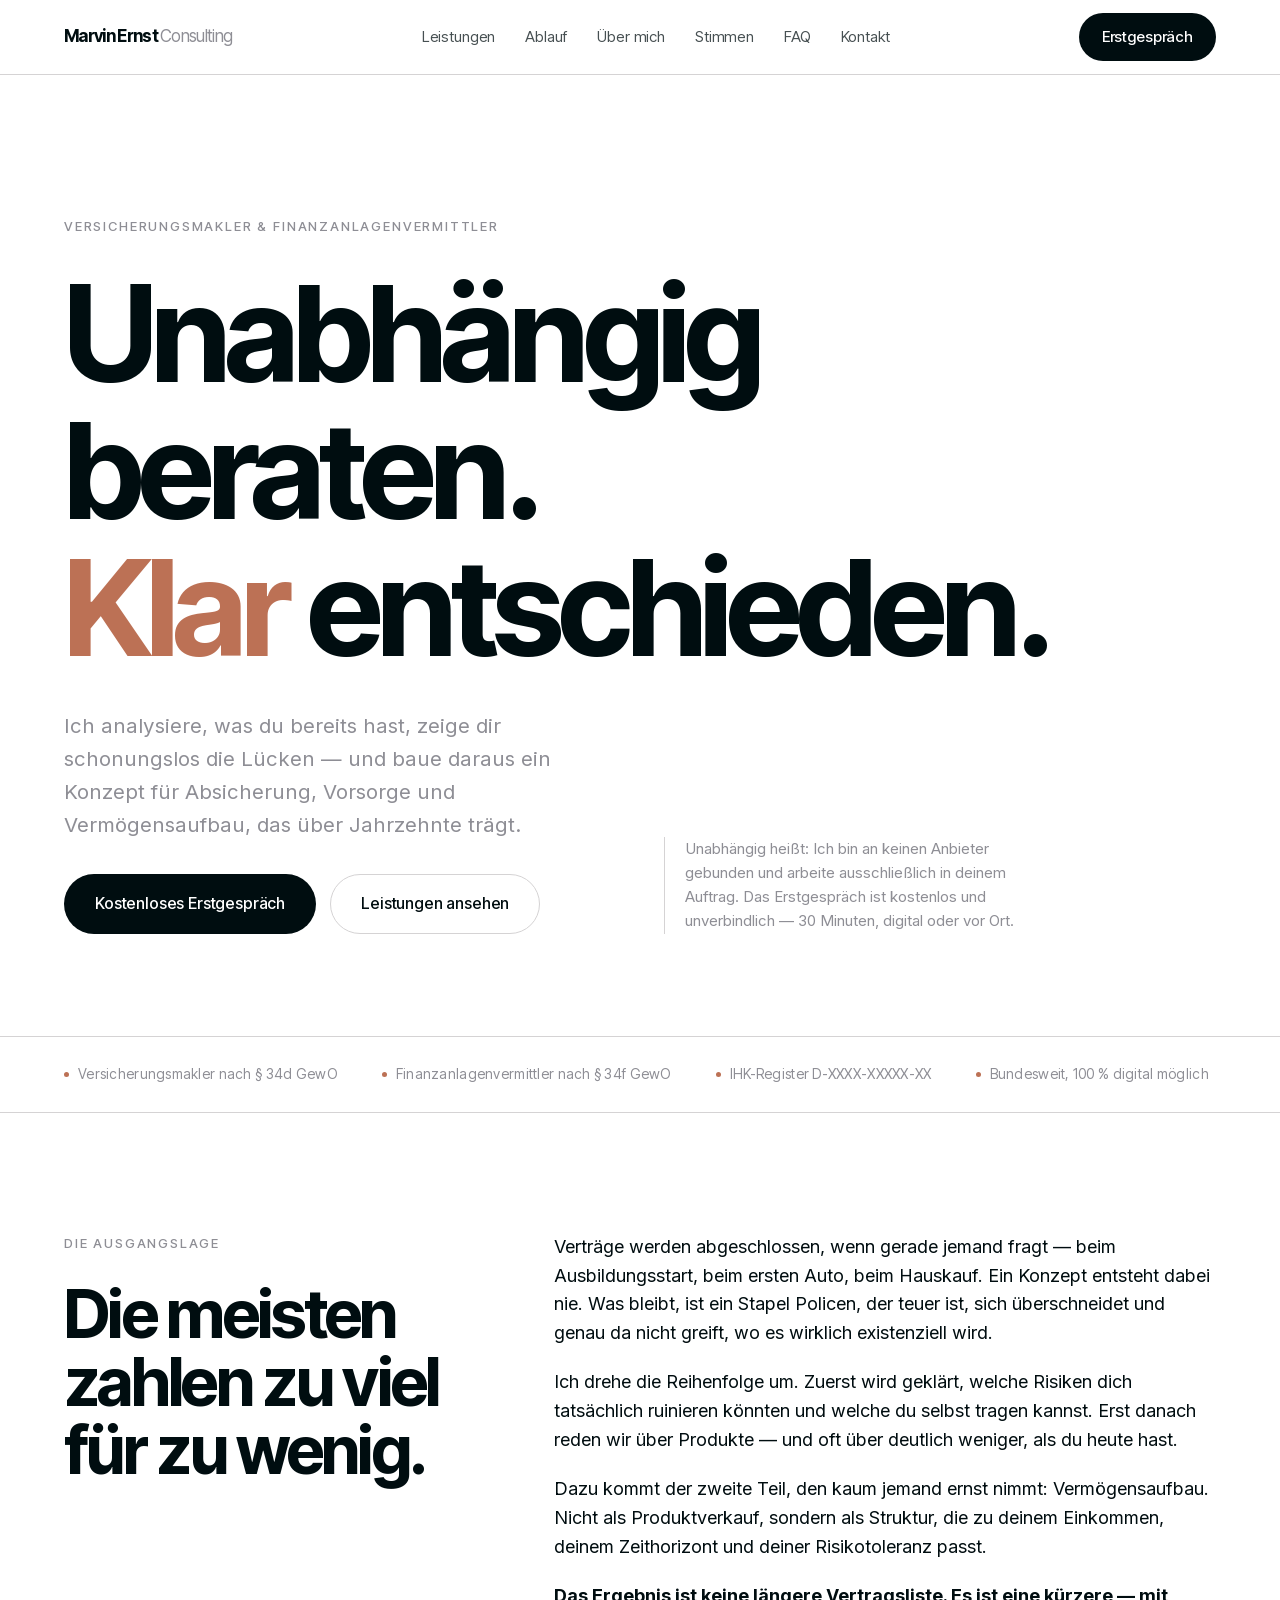
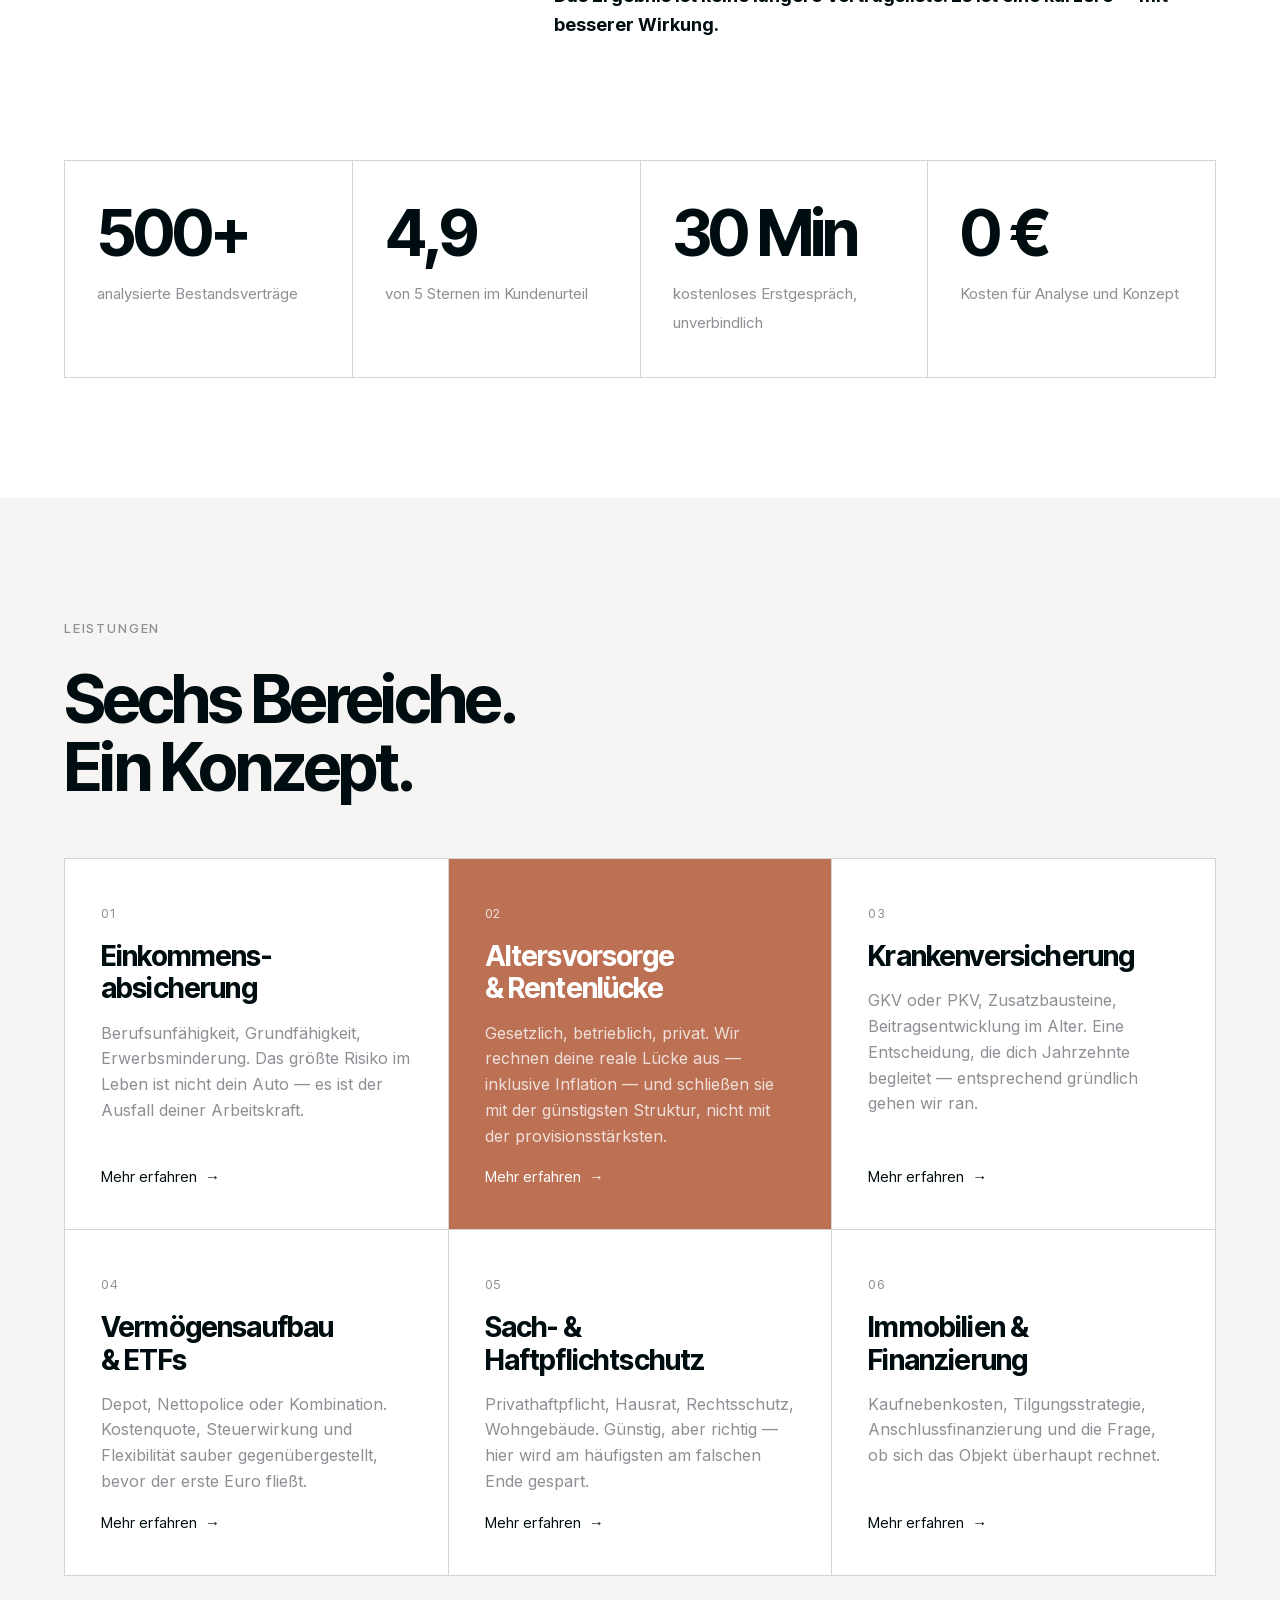
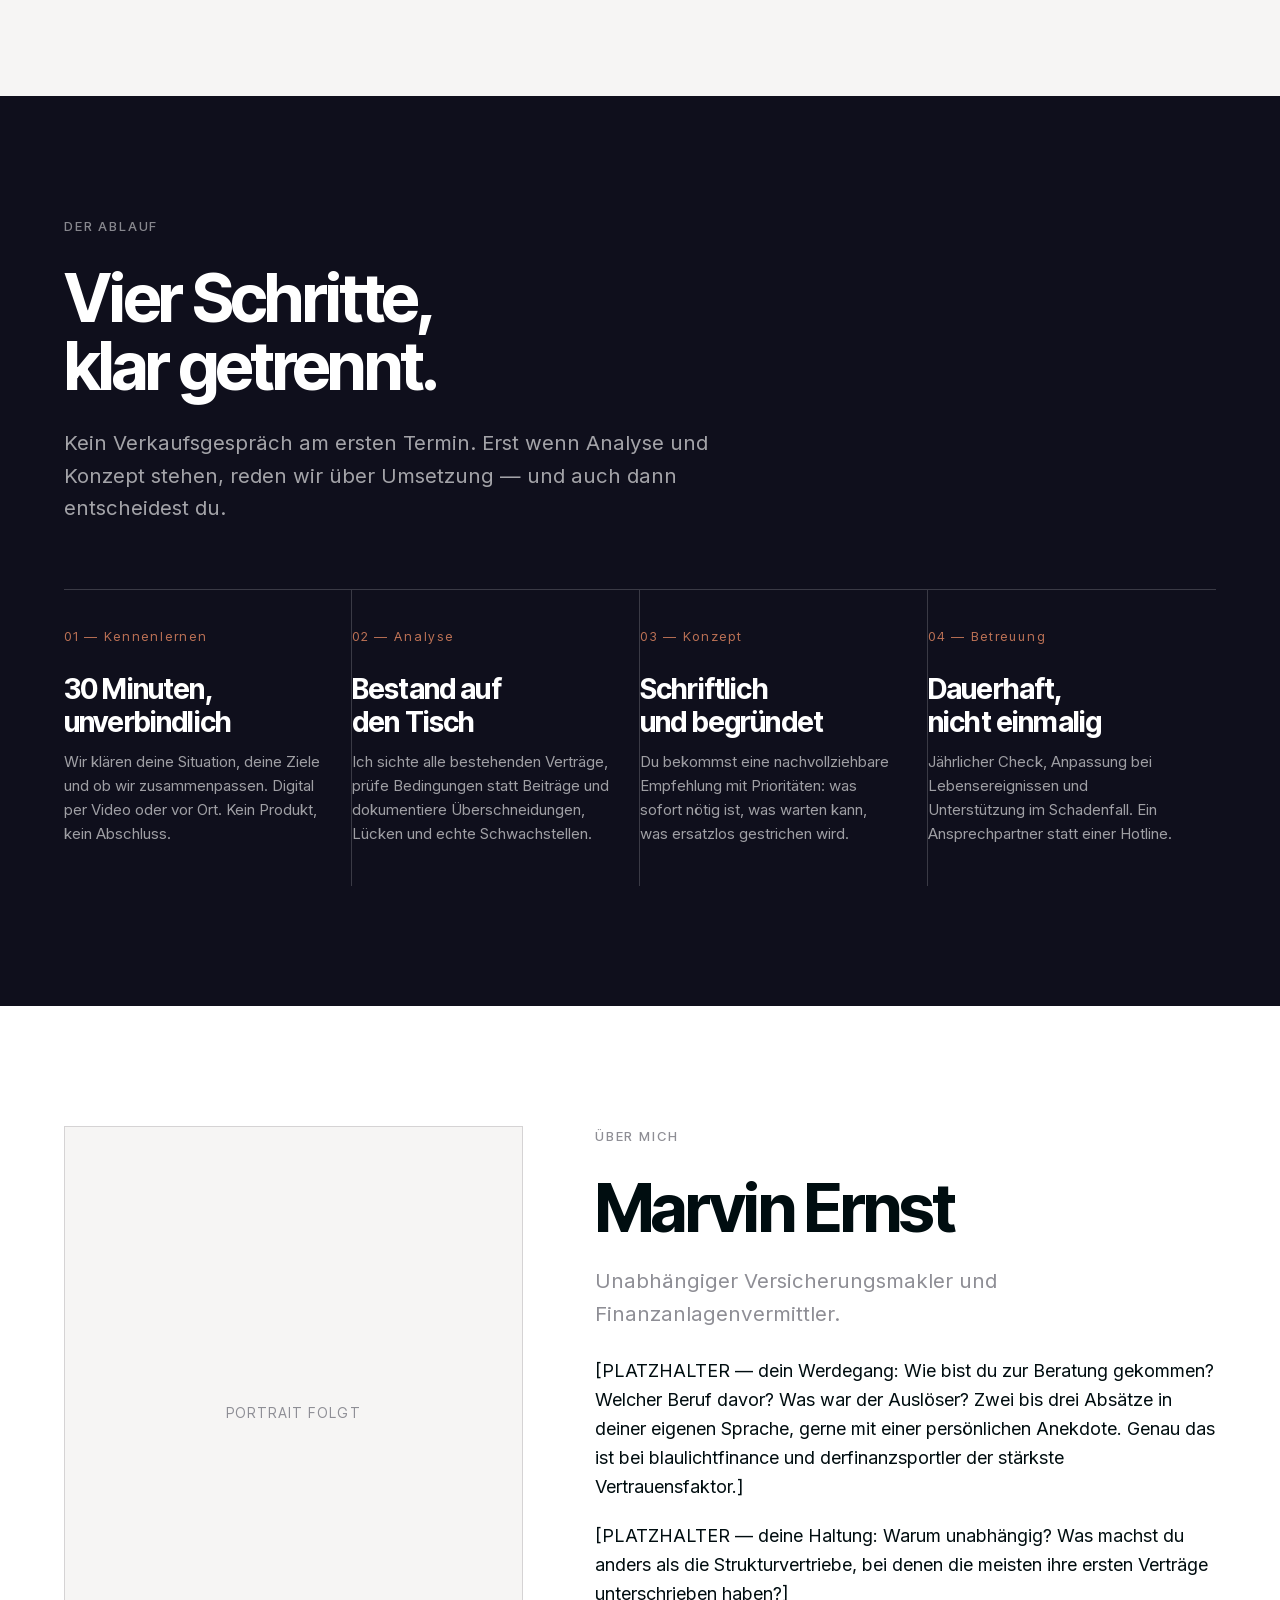
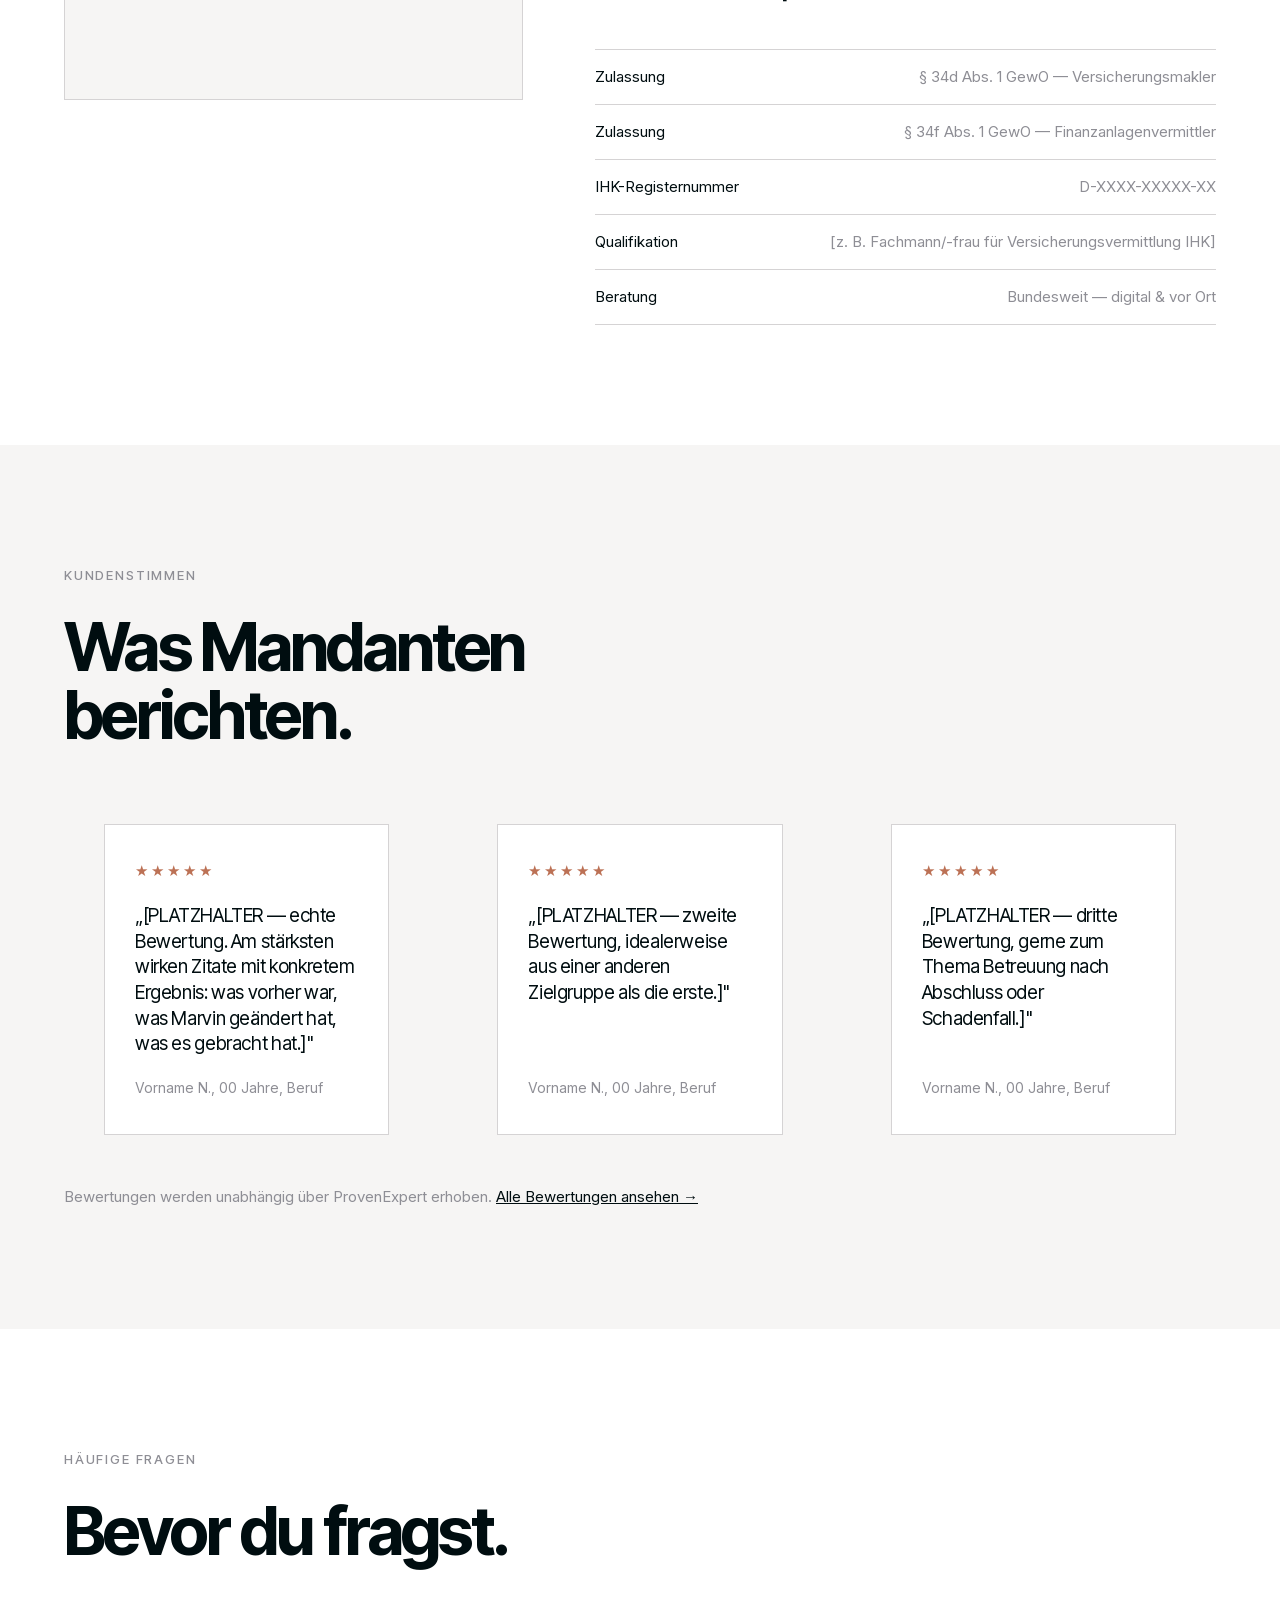
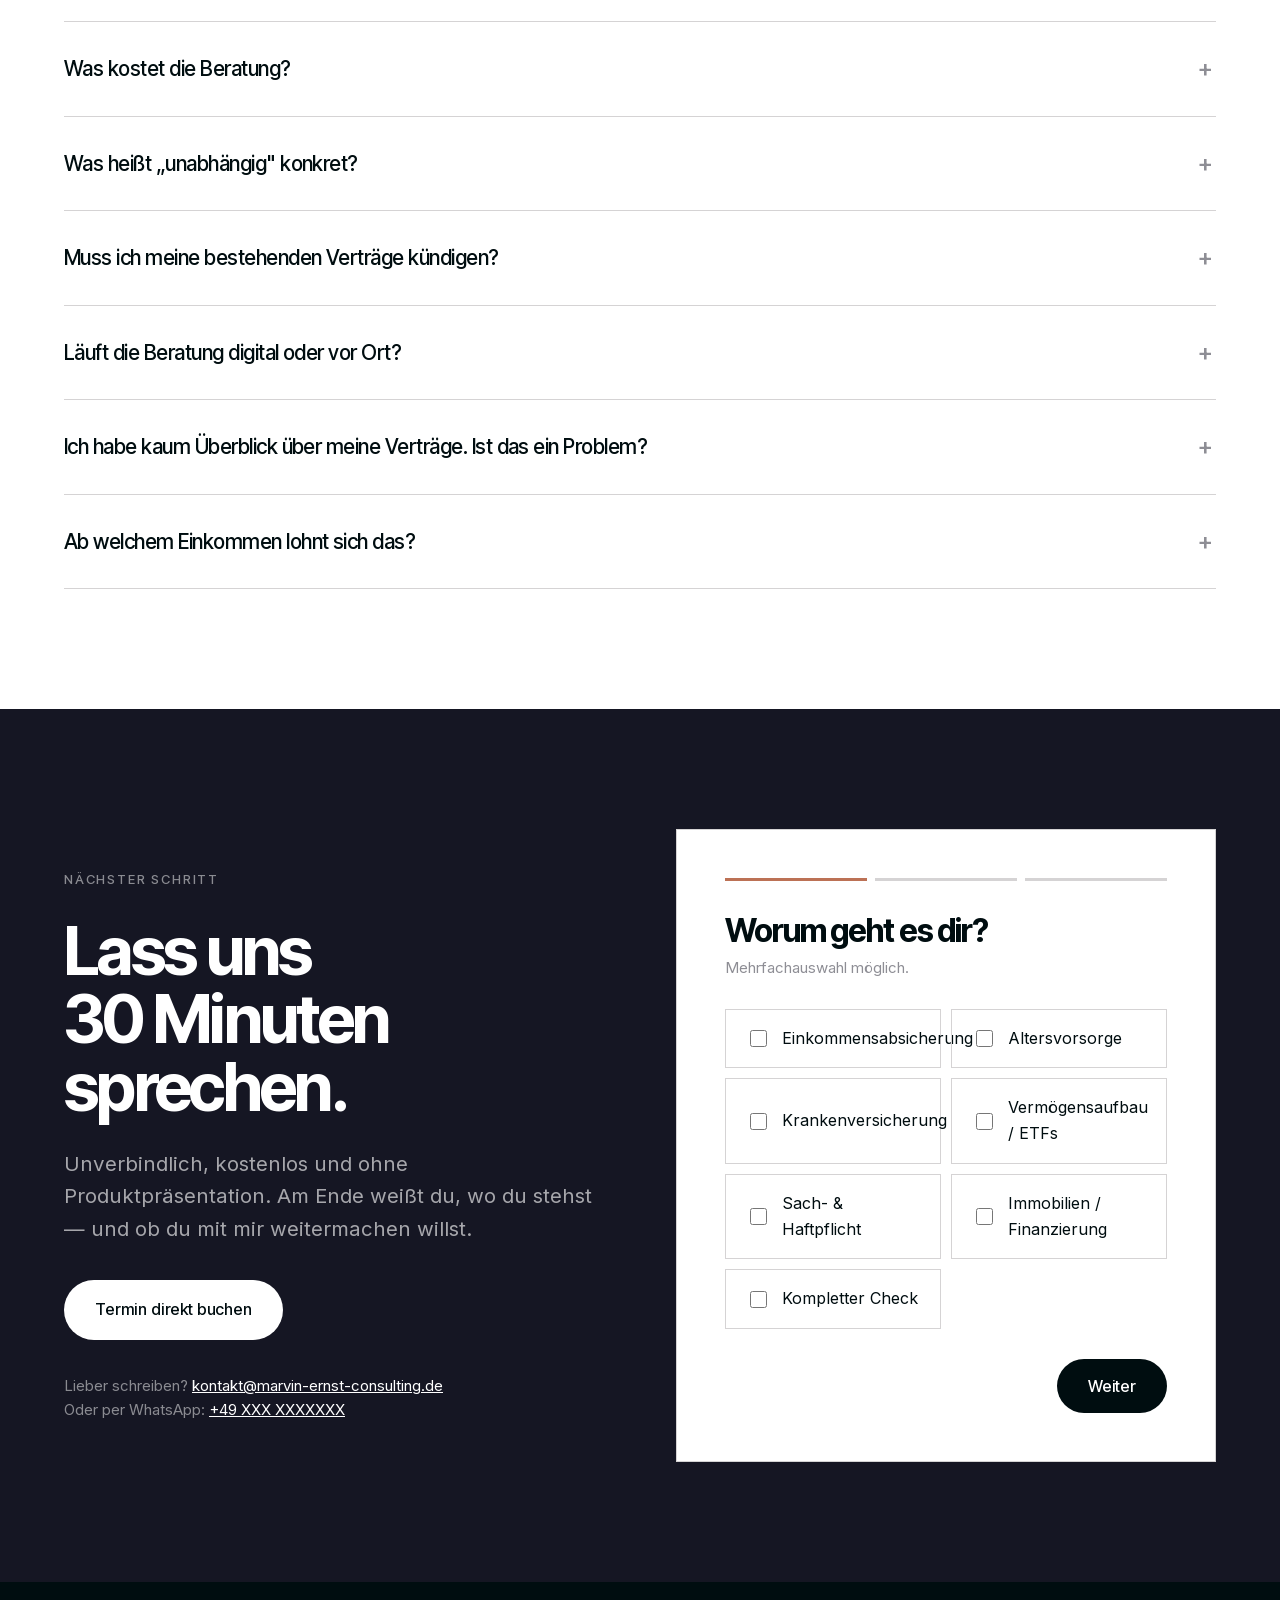
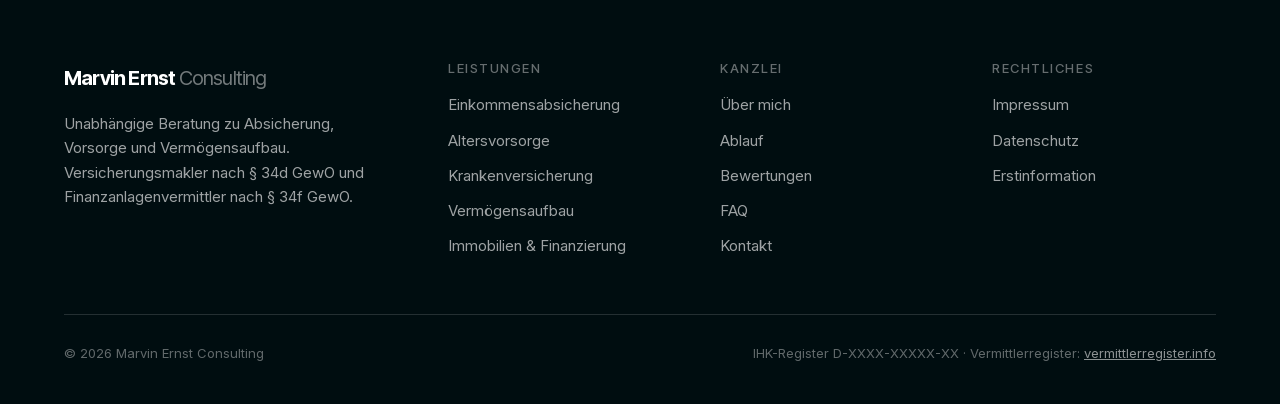
==== index.html @ 30253813 "Website-Grundgeruest: Startseite, Design-System, mehrstufiges Formular, Rechtsvorlagen Co-Authored-B" ====
<!doctype html>
<html lang="de">
<head>
<meta charset="utf-8">
<meta name="viewport" content="width=device-width, initial-scale=1">
<title>Marvin Ernst Consulting — Unabhängige Beratung zu Absicherung, Vorsorge & Vermögensaufbau</title>
<meta name="description" content="Unabhängiger Versicherungsmakler und Finanzanlagenvermittler. Ich analysiere deine Verträge, schließe Lücken und baue ein Konzept, das über Jahrzehnte trägt. Kostenloses Erstgespräch.">
<link rel="canonical" href="https://www.marvin-ernst-consulting.de/">
<meta property="og:type" content="website">
<meta property="og:title" content="Marvin Ernst Consulting — Unabhängige Finanz- und Versicherungsberatung">
<meta property="og:description" content="Absicherung, Vorsorge und Vermögensaufbau. Unabhängig, transparent, digital.">
<meta property="og:locale" content="de_DE">
<link rel="icon" href="data:image/svg+xml,<svg xmlns='http://www.w3.org/2000/svg' viewBox='0 0 100 100'><rect width='100' height='100' fill='%23000d10'/><text y='72' x='50' text-anchor='middle' font-size='58' font-family='Helvetica' font-weight='bold' fill='%23fff'>M</text></svg>">
<link rel="preload" as="font" type="font/woff2" href="assets/fonts/InterTight-400-latin.woff2" crossorigin>
<link rel="preload" as="font" type="font/woff2" href="assets/fonts/Inter-400-latin.woff2" crossorigin>
<link rel="stylesheet" href="assets/css/style.css">
</head>
<body>

<!-- ====================== HEADER ====================== -->
<header class="site-header">
  <div class="wrap site-header__inner">
    <a class="wordmark" href="/">Marvin Ernst <span>Consulting</span></a>

    <nav class="nav" id="nav" aria-label="Hauptnavigation">
      <a href="#leistungen">Leistungen</a>
      <a href="#ablauf">Ablauf</a>
      <a href="#ueber-mich">Über mich</a>
      <a href="#stimmen">Stimmen</a>
      <a href="#faq">FAQ</a>
      <a href="#anfrage">Kontakt</a>
    </nav>

    <button class="nav-toggle" id="navToggle" aria-expanded="false" aria-controls="nav">Menü</button>
    <a class="btn btn--primary btn--sm header-cta" href="#anfrage">Erstgespräch</a>
  </div>
</header>

<main>

<!-- ====================== HERO ====================== -->
<section class="hero">
  <div class="wrap">
    <p class="eyebrow">Versicherungsmakler &amp; Finanzanlagenvermittler</p>

    <h1 class="display hero__headline">Unabhängig<br>beraten.<br><em>Klar</em> entschieden.</h1>

    <div class="hero__foot">
      <div>
        <p class="lead">Ich analysiere, was du bereits hast, zeige dir schonungslos die Lücken — und baue daraus ein Konzept für Absicherung, Vorsorge und Vermögensaufbau, das über Jahrzehnte trägt.</p>
        <div class="btn-row" style="margin-top:32px">
          <a class="btn btn--primary" href="#anfrage">Kostenloses Erstgespräch</a>
          <a class="btn btn--ghost" href="#leistungen">Leistungen ansehen</a>
        </div>
      </div>
      <p class="hero__note">Unabhängig heißt: Ich bin an keinen Anbieter gebunden und arbeite ausschließlich in deinem Auftrag. Das Erstgespräch ist kostenlos und unverbindlich — 30 Minuten, digital oder vor Ort.</p>
    </div>
  </div>
</section>

<!-- ====================== TRUST-LEISTE ====================== -->
<div class="trust">
  <div class="wrap">
    <ul class="trust__list">
      <li>Versicherungsmakler nach §&nbsp;34d GewO</li>
      <li>Finanzanlagenvermittler nach §&nbsp;34f GewO</li>
      <li>IHK-Register D-XXXX-XXXXX-XX</li>
      <li>Bundesweit, 100&nbsp;% digital möglich</li>
    </ul>
  </div>
</div>

<!-- ====================== POSITIONIERUNG ====================== -->
<section id="warum">
  <div class="wrap split reveal">
    <div>
      <p class="eyebrow">Die Ausgangslage</p>
      <h2>Die meisten<br>zahlen zu viel<br>für zu wenig.</h2>
    </div>
    <div class="split__body">
      <p>Verträge werden abgeschlossen, wenn gerade jemand fragt — beim Ausbildungsstart, beim ersten Auto, beim Hauskauf. Ein Konzept entsteht dabei nie. Was bleibt, ist ein Stapel Policen, der teuer ist, sich überschneidet und genau da nicht greift, wo es wirklich existenziell wird.</p>
      <p>Ich drehe die Reihenfolge um. Zuerst wird geklärt, welche Risiken dich tatsächlich ruinieren könnten und welche du selbst tragen kannst. Erst danach reden wir über Produkte — und oft über deutlich weniger, als du heute hast.</p>
      <p>Dazu kommt der zweite Teil, den kaum jemand ernst nimmt: Vermögensaufbau. Nicht als Produktverkauf, sondern als Struktur, die zu deinem Einkommen, deinem Zeithorizont und deiner Risikotoleranz passt.</p>
      <p><strong>Das Ergebnis ist keine längere Vertragsliste. Es ist eine kürzere — mit besserer Wirkung.</strong></p>
    </div>
  </div>
</section>

<!-- ====================== ZAHLEN ====================== -->
<section style="padding-top:0">
  <div class="wrap reveal">
    <div class="stats">
      <div class="stat">
        <span class="stat__num" data-count="500">500+</span>
        <span class="stat__label">analysierte Bestandsverträge</span>
      </div>
      <div class="stat">
        <span class="stat__num">4,9</span>
        <span class="stat__label">von 5 Sternen im Kundenurteil</span>
      </div>
      <div class="stat">
        <span class="stat__num">30&nbsp;Min</span>
        <span class="stat__label">kostenloses Erstgespräch, unverbindlich</span>
      </div>
      <div class="stat">
        <span class="stat__num">0&nbsp;€</span>
        <span class="stat__label">Kosten für Analyse und Konzept</span>
      </div>
    </div>
  </div>
</section>

<!-- ====================== LEISTUNGEN ====================== -->
<section id="leistungen" class="band-soft">
  <div class="wrap">
    <div class="reveal">
      <p class="eyebrow">Leistungen</p>
      <h2 style="max-width:16ch">Sechs Bereiche.<br>Ein Konzept.</h2>
    </div>

    <div class="cards reveal">
      <a class="card" href="#anfrage">
        <span class="card__idx">01</span>
        <h3>Einkommens&shy;absicherung</h3>
        <p>Berufsunfähigkeit, Grundfähigkeit, Erwerbsminderung. Das größte Risiko im Leben ist nicht dein Auto — es ist der Ausfall deiner Arbeitskraft.</p>
        <span class="card__more">Mehr erfahren</span>
      </a>

      <a class="card card--featured" href="#anfrage">
        <span class="card__idx">02</span>
        <h3>Altersvorsorge<br>&amp; Rentenlücke</h3>
        <p>Gesetzlich, betrieblich, privat. Wir rechnen deine reale Lücke aus — inklusive Inflation — und schließen sie mit der günstigsten Struktur, nicht mit der provisionsstärksten.</p>
        <span class="card__more">Mehr erfahren</span>
      </a>

      <a class="card" href="#anfrage">
        <span class="card__idx">03</span>
        <h3>Kranken&shy;versicherung</h3>
        <p>GKV oder PKV, Zusatzbausteine, Beitragsentwicklung im Alter. Eine Entscheidung, die dich Jahrzehnte begleitet — entsprechend gründlich gehen wir ran.</p>
        <span class="card__more">Mehr erfahren</span>
      </a>

      <a class="card" href="#anfrage">
        <span class="card__idx">04</span>
        <h3>Vermögensaufbau<br>&amp; ETFs</h3>
        <p>Depot, Nettopolice oder Kombination. Kostenquote, Steuerwirkung und Flexibilität sauber gegenübergestellt, bevor der erste Euro fließt.</p>
        <span class="card__more">Mehr erfahren</span>
      </a>

      <a class="card" href="#anfrage">
        <span class="card__idx">05</span>
        <h3>Sach- &amp; Haftpflicht&shy;schutz</h3>
        <p>Privathaftpflicht, Hausrat, Rechtsschutz, Wohngebäude. Günstig, aber richtig — hier wird am häufigsten am falschen Ende gespart.</p>
        <span class="card__more">Mehr erfahren</span>
      </a>

      <a class="card" href="#anfrage">
        <span class="card__idx">06</span>
        <h3>Immobilien &amp;<br>Finanzierung</h3>
        <p>Kaufnebenkosten, Tilgungsstrategie, Anschluss&shy;finanzierung und die Frage, ob sich das Objekt überhaupt rechnet.</p>
        <span class="card__more">Mehr erfahren</span>
      </a>
    </div>
  </div>
</section>

<!-- ====================== ABLAUF ====================== -->
<section id="ablauf" class="band-dark">
  <div class="wrap">
    <div class="reveal" style="max-width:760px">
      <p class="eyebrow eyebrow--light">Der Ablauf</p>
      <h2>Vier Schritte,<br>klar getrennt.</h2>
      <p class="lead" style="margin-top:26px">Kein Verkaufsgespräch am ersten Termin. Erst wenn Analyse und Konzept stehen, reden wir über Umsetzung — und auch dann entscheidest du.</p>
    </div>

    <div class="steps reveal">
      <div class="step">
        <span class="step__num">01 — Kennenlernen</span>
        <h3>30 Minuten,<br>unverbindlich</h3>
        <p>Wir klären deine Situation, deine Ziele und ob wir zusammenpassen. Digital per Video oder vor Ort. Kein Produkt, kein Abschluss.</p>
      </div>
      <div class="step">
        <span class="step__num">02 — Analyse</span>
        <h3>Bestand auf<br>den Tisch</h3>
        <p>Ich sichte alle bestehenden Verträge, prüfe Bedingungen statt Beiträge und dokumentiere Überschneidungen, Lücken und echte Schwachstellen.</p>
      </div>
      <div class="step">
        <span class="step__num">03 — Konzept</span>
        <h3>Schriftlich<br>und begründet</h3>
        <p>Du bekommst eine nachvollziehbare Empfehlung mit Prioritäten: was sofort nötig ist, was warten kann, was ersatzlos gestrichen wird.</p>
      </div>
      <div class="step">
        <span class="step__num">04 — Betreuung</span>
        <h3>Dauerhaft,<br>nicht einmalig</h3>
        <p>Jährlicher Check, Anpassung bei Lebensereignissen und Unterstützung im Schadenfall. Ein Ansprechpartner statt einer Hotline.</p>
      </div>
    </div>
  </div>
</section>

<!-- ====================== ÜBER MICH ====================== -->
<section id="ueber-mich">
  <div class="wrap about reveal">
    <div>
      <div class="portrait">Portrait folgt</div>
    </div>
    <div>
      <p class="eyebrow">Über mich</p>
      <h2>Marvin Ernst</h2>
      <p class="lead" style="margin:22px 0 26px">Unabhängiger Versicherungsmakler und Finanzanlagenvermittler.</p>

      <p>[PLATZHALTER — dein Werdegang: Wie bist du zur Beratung gekommen? Welcher Beruf davor? Was war der Auslöser? Zwei bis drei Absätze in deiner eigenen Sprache, gerne mit einer persönlichen Anekdote. Genau das ist bei blaulichtfinance und derfinanzsportler der stärkste Vertrauensfaktor.]</p>

      <p>[PLATZHALTER — deine Haltung: Warum unabhängig? Was machst du anders als die Strukturvertriebe, bei denen die meisten ihre ersten Verträge unterschrieben haben?]</p>

      <ul class="creds">
        <li><span>Zulassung</span><span>§ 34d Abs. 1 GewO — Versicherungsmakler</span></li>
        <li><span>Zulassung</span><span>§ 34f Abs. 1 GewO — Finanzanlagenvermittler</span></li>
        <li><span>IHK-Registernummer</span><span>D-XXXX-XXXXX-XX</span></li>
        <li><span>Qualifikation</span><span>[z.&nbsp;B. Fachmann/-frau für Versicherungsvermittlung IHK]</span></li>
        <li><span>Beratung</span><span>Bundesweit — digital &amp; vor Ort</span></li>
      </ul>
    </div>
  </div>
</section>

<!-- ====================== STIMMEN ====================== -->
<section id="stimmen" class="band-soft">
  <div class="wrap">
    <div class="reveal">
      <p class="eyebrow">Kundenstimmen</p>
      <h2>Was Mandanten<br>berichten.</h2>
    </div>

    <div class="quotes reveal">
      <figure class="quote">
        <div class="quote__stars" aria-label="5 von 5 Sternen">★★★★★</div>
        <blockquote>„[PLATZHALTER — echte Bewertung. Am stärksten wirken Zitate mit konkretem Ergebnis: was vorher war, was Marvin geändert hat, was es gebracht hat.]"</blockquote>
        <figcaption>Vorname N., 00 Jahre, Beruf</figcaption>
      </figure>

      <figure class="quote">
        <div class="quote__stars" aria-label="5 von 5 Sternen">★★★★★</div>
        <blockquote>„[PLATZHALTER — zweite Bewertung, idealerweise aus einer anderen Zielgruppe als die erste.]"</blockquote>
        <figcaption>Vorname N., 00 Jahre, Beruf</figcaption>
      </figure>

      <figure class="quote">
        <div class="quote__stars" aria-label="5 von 5 Sternen">★★★★★</div>
        <blockquote>„[PLATZHALTER — dritte Bewertung, gerne zum Thema Betreuung nach Abschluss oder Schadenfall.]"</blockquote>
        <figcaption>Vorname N., 00 Jahre, Beruf</figcaption>
      </figure>
    </div>

    <p style="margin-top:32px;font-size:15px;color:var(--ash)">
      <!-- TODO: ProvenExpert-Widget einbinden, sobald das Profil steht -->
      Bewertungen werden unabhängig über ProvenExpert erhoben. <a href="#" style="color:var(--ink)">Alle Bewertungen ansehen →</a>
    </p>
  </div>
</section>

<!-- ====================== FAQ ====================== -->
<section id="faq">
  <div class="wrap">
    <div class="reveal" style="max-width:700px">
      <p class="eyebrow">Häufige Fragen</p>
      <h2>Bevor du fragst.</h2>
    </div>

    <div class="faq reveal">
      <details>
        <summary>Was kostet die Beratung?</summary>
        <div class="faq__answer">Erstgespräch, Analyse und Konzept sind für dich kostenfrei. Als Versicherungsmakler werde ich im Vermittlungsfall vom Versicherer vergütet — diese Vergütung ist bereits im Beitrag enthalten und wird dir vor jedem Abschluss offengelegt. Kommt kein Vertrag zustande, entstehen dir keine Kosten.</div>
      </details>

      <details>
        <summary>Was heißt „unabhängig" konkret?</summary>
        <div class="faq__answer">Als Makler bin ich rechtlich Sachwalter deiner Interessen, nicht Vertreter eines Versicherers. Ich habe keine Abnahmeverpflichtungen gegenüber einzelnen Gesellschaften und vergleiche den Markt anhand von Bedingungswerken, nicht nur anhand des Beitrags.</div>
      </details>

      <details>
        <summary>Muss ich meine bestehenden Verträge kündigen?</summary>
        <div class="faq__answer">Nein — und in vielen Fällen wäre das sogar ein Fehler. Ältere Verträge haben oft Konditionen, die es heute nicht mehr gibt. Jeder Bestandsvertrag wird einzeln bewertet: behalten, anpassen oder ersetzen. Ersetzt wird nur, wenn es dir nachweisbar nützt.</div>
      </details>

      <details>
        <summary>Läuft die Beratung digital oder vor Ort?</summary>
        <div class="faq__answer">Beides. Die meisten Mandanten wählen Videoberatung, weil es schneller und terminlich flexibler ist. Unterlagen werden digital signiert. Vor-Ort-Termine sind [PLATZHALTER: in Region XY / nach Absprache] ebenfalls möglich.</div>
      </details>

      <details>
        <summary>Ich habe kaum Überblick über meine Verträge. Ist das ein Problem?</summary>
        <div class="faq__answer">Im Gegenteil, das ist der Normalfall. Du brauchst zum Erstgespräch nichts vorzubereiten. Für die Analyse hole ich mit deiner Vollmacht die Vertragsdaten direkt bei den Gesellschaften ein — du musst keinen Ordner durchsuchen.</div>
      </details>

      <details>
        <summary>Ab welchem Einkommen lohnt sich das?</summary>
        <div class="faq__answer">Es gibt keine Mindestsumme. Gerade zu Beginn des Berufslebens sind die Hebel am größten: Beiträge zur Arbeitskraftabsicherung sind mit Anfang 20 dauerhaft günstiger, und beim Vermögensaufbau arbeitet die Zeit für dich. Wichtig ist nicht, wie viel du hast, sondern dass die Struktur stimmt.</div>
      </details>
    </div>
  </div>
</section>

<!-- ====================== ANFRAGE / CTA ====================== -->
<section id="anfrage" class="band-dark2 cta-final">
  <div class="wrap cta-final__grid">
    <div class="reveal">
      <p class="eyebrow eyebrow--light">Nächster Schritt</p>
      <h2>Lass uns<br>30 Minuten<br>sprechen.</h2>
      <p class="lead" style="margin-top:26px">Unverbindlich, kostenlos und ohne Produktpräsentation. Am Ende weißt du, wo du stehst — und ob du mit mir weitermachen willst.</p>

      <div class="btn-row" style="margin-top:34px">
        <!-- TODO: Calendly-/Cal.com-Link eintragen -->
        <a class="btn btn--light" href="https://calendly.com/DEIN-LINK" target="_blank" rel="noopener">Termin direkt buchen</a>
      </div>

      <p style="margin-top:34px;font-size:15px;color:rgba(255,255,255,.5)">
        Lieber schreiben? <a href="mailto:kontakt@marvin-ernst-consulting.de" style="color:#fff">kontakt@marvin-ernst-consulting.de</a><br>
        Oder per WhatsApp: <a href="https://wa.me/49XXXXXXXXXXX" style="color:#fff">+49&nbsp;XXX&nbsp;XXXXXXX</a>
      </p>
    </div>

    <!-- Mehrstufiges Formular -->
    <div class="form-shell reveal">
      <div class="form-progress" aria-hidden="true">
        <span class="is-active"></span><span></span><span></span>
      </div>

      <form id="leadForm" novalidate>
        <!-- Schritt 1 -->
        <fieldset class="form-step is-active" data-step="1" style="border:0;padding:0;margin:0">
          <legend class="form-step__title" style="padding:0">Worum geht es dir?</legend>
          <p class="form-step__hint">Mehrfachauswahl möglich.</p>

          <div class="choices choices--grid">
            <label class="choice"><input type="checkbox" name="thema" value="Einkommensabsicherung"> Einkommensabsicherung</label>
            <label class="choice"><input type="checkbox" name="thema" value="Altersvorsorge"> Altersvorsorge</label>
            <label class="choice"><input type="checkbox" name="thema" value="Krankenversicherung"> Krankenversicherung</label>
            <label class="choice"><input type="checkbox" name="thema" value="Vermögensaufbau"> Vermögensaufbau / ETFs</label>
            <label class="choice"><input type="checkbox" name="thema" value="Sach- und Haftpflicht"> Sach- &amp; Haftpflicht</label>
            <label class="choice"><input type="checkbox" name="thema" value="Immobilien und Finanzierung"> Immobilien / Finanzierung</label>
            <label class="choice"><input type="checkbox" name="thema" value="Kompletter Check"> Kompletter Check</label>
          </div>

          <div class="form-nav">
            <span></span>
            <button type="button" class="btn btn--primary" data-next>Weiter</button>
          </div>
        </fieldset>

        <!-- Schritt 2 -->
        <fieldset class="form-step" data-step="2" style="border:0;padding:0;margin:0">
          <legend class="form-step__title" style="padding:0">Wie ist deine Situation?</legend>
          <p class="form-step__hint">Damit ich das Gespräch vorbereiten kann.</p>

          <div class="choices">
            <label class="choice"><input type="radio" name="status" value="Noch nichts abgeschlossen"> Ich habe bisher kaum etwas abgeschlossen</label>
            <label class="choice"><input type="radio" name="status" value="Einige Verträge, kein Überblick"> Ich habe einige Verträge, aber keinen Überblick</label>
            <label class="choice"><input type="radio" name="status" value="Gut aufgestellt, Zweitmeinung"> Ich bin gut aufgestellt und will eine Zweitmeinung</label>
            <label class="choice"><input type="radio" name="status" value="Konkreter Anlass"> Es gibt einen konkreten Anlass (Jobwechsel, Kind, Immobilie …)</label>
          </div>

          <div class="form-nav">
            <button type="button" class="btn btn--ghost" data-prev>Zurück</button>
            <button type="button" class="btn btn--primary" data-next>Weiter</button>
          </div>
        </fieldset>

        <!-- Schritt 3 -->
        <fieldset class="form-step" data-step="3" style="border:0;padding:0;margin:0">
          <legend class="form-step__title" style="padding:0">Wie erreiche ich dich?</legend>
          <p class="form-step__hint">Ich melde mich innerhalb von 24 Stunden.</p>

          <div class="field">
            <label for="f-name">Name *</label>
            <input type="text" id="f-name" name="name" autocomplete="name" required>
          </div>
          <div class="field">
            <label for="f-mail">E-Mail *</label>
            <input type="email" id="f-mail" name="email" autocomplete="email" required>
          </div>
          <div class="field">
            <label for="f-tel">Telefon (optional)</label>
            <input type="tel" id="f-tel" name="telefon" autocomplete="tel">
          </div>
          <div class="field">
            <label for="f-msg">Nachricht (optional)</label>
            <textarea id="f-msg" name="nachricht"></textarea>
          </div>

          <label class="consent">
            <input type="checkbox" name="datenschutz" required>
            <span>Ich habe die <a href="datenschutz.html">Datenschutzerklärung</a> gelesen und bin damit einverstanden, dass meine Angaben zur Bearbeitung meiner Anfrage gespeichert und verarbeitet werden. *</span>
          </label>

          <div class="form-nav">
            <button type="button" class="btn btn--ghost" data-prev>Zurück</button>
            <button type="submit" class="btn btn--primary">Anfrage senden</button>
          </div>
          <p id="formError" style="color:#c0392b;font-size:14px;margin-top:14px;display:none"></p>
        </fieldset>
      </form>

      <div class="form-success" id="formSuccess">
        <h3 style="margin-bottom:12px">Danke — Anfrage ist raus.</h3>
        <p style="color:var(--ash);font-size:16px">Ich melde mich innerhalb von 24 Stunden bei dir. Wenn es schneller gehen soll, buch dir direkt einen Termin.</p>
      </div>
    </div>
  </div>
</section>

</main>

<!-- ====================== FOOTER ====================== -->
<footer class="site-footer">
  <div class="wrap">
    <div class="footer__grid">
      <div class="footer__brand">
        <span class="wordmark">Marvin Ernst <span style="color:rgba(255,255,255,.45)">Consulting</span></span>
        <p>Unabhängige Beratung zu Absicherung, Vorsorge und Vermögensaufbau. Versicherungsmakler nach §&nbsp;34d GewO und Finanzanlagenvermittler nach §&nbsp;34f GewO.</p>
      </div>

      <div>
        <h4>Leistungen</h4>
        <ul>
          <li><a href="#leistungen">Einkommensabsicherung</a></li>
          <li><a href="#leistungen">Altersvorsorge</a></li>
          <li><a href="#leistungen">Krankenversicherung</a></li>
          <li><a href="#leistungen">Vermögensaufbau</a></li>
          <li><a href="#leistungen">Immobilien &amp; Finanzierung</a></li>
        </ul>
      </div>

      <div>
        <h4>Kanzlei</h4>
        <ul>
          <li><a href="#ueber-mich">Über mich</a></li>
          <li><a href="#ablauf">Ablauf</a></li>
          <li><a href="#stimmen">Bewertungen</a></li>
          <li><a href="#faq">FAQ</a></li>
          <li><a href="#anfrage">Kontakt</a></li>
        </ul>
      </div>

      <div>
        <h4>Rechtliches</h4>
        <ul>
          <li><a href="impressum.html">Impressum</a></li>
          <li><a href="datenschutz.html">Datenschutz</a></li>
          <li><a href="erstinformation.html">Erstinformation</a></li>
        </ul>
      </div>
    </div>

    <div class="footer__legal">
      <span>© <span id="year">2026</span> Marvin Ernst Consulting</span>
      <span>IHK-Register D-XXXX-XXXXX-XX · Vermittlerregister: <a href="https://www.vermittlerregister.info" target="_blank" rel="noopener" style="color:rgba(255,255,255,.55)">vermittlerregister.info</a></span>
    </div>
  </div>
</footer>

<script src="assets/js/main.js"></script>
</body>
</html>
---- assets/css/style.css ----
@import url("../fonts/fonts.css");

/* ==========================================================================
   Marvin Ernst Consulting — Design System
   Editorial / austere: monochrom + ein warmer Akzent (Clay Ember)
   ========================================================================== */

:root {
  /* Farben */
  --ink:        #000d10;
  --white:      #ffffff;
  --ash:        #8e8e95;
  --pebble:     #d5d3d4;
  --slate:      #0f0f1c;
  --slate-2:    #151623;
  --clay:       #bc7155;
  --clay-dark:  #a25f45;
  --canvas:     #f6f5f4;

  /* Layout */
  --maxw:       1200px;
  --pad:        24px;
  --section:    120px;

  /* Typo */
  --font-display: "Inter Tight", "Helvetica Neue", Helvetica, Arial, sans-serif;
  --font-body:    "Inter", "Helvetica Neue", Helvetica, Arial, sans-serif;

  --radius-pill: 1000px;
  --ease: cubic-bezier(0.22, 1, 0.36, 1);
}

*, *::before, *::after { box-sizing: border-box; }

html { scroll-behavior: smooth; scroll-padding-top: 90px; }

body {
  margin: 0;
  background: var(--white);
  color: var(--ink);
  font-family: var(--font-body);
  font-size: 18px;
  line-height: 1.61;
  -webkit-font-smoothing: antialiased;
  text-rendering: optimizeLegibility;
}

img { max-width: 100%; display: block; }

a { color: inherit; }

/* --- Typografie ---------------------------------------------------------- */

h1, h2, h3, h4, .display {
  font-family: var(--font-display);
  font-weight: 700;
  letter-spacing: -0.035em;
  line-height: 1.02;
  margin: 0;
  text-wrap: balance;
}

.display {
  font-size: clamp(3rem, 10.5vw, 9.5rem);
  letter-spacing: -0.045em;
}

h2 {
  font-size: clamp(2.25rem, 5.2vw, 4.25rem);
  letter-spacing: -0.04em;
}

h3 {
  font-size: clamp(1.35rem, 2.2vw, 1.75rem);
  letter-spacing: -0.03em;
  line-height: 1.15;
}

p { margin: 0 0 1.1em; }
p:last-child { margin-bottom: 0; }

.lead {
  font-size: clamp(1.05rem, 1.6vw, 1.3rem);
  color: var(--ash);
  max-width: 56ch;
}

.eyebrow {
  font-family: var(--font-display);
  font-size: 13px;
  font-weight: 500;
  letter-spacing: 0.14em;
  text-transform: uppercase;
  color: var(--ash);
  margin: 0 0 28px;
  display: block;
}

.eyebrow--light { color: rgba(255,255,255,.5); }

/* --- Layout -------------------------------------------------------------- */

.wrap {
  max-width: var(--maxw);
  margin-inline: auto;
  padding-inline: var(--pad);
}

section { padding-block: var(--section); }

.band-dark  { background: var(--slate); color: var(--white); }
.band-dark2 { background: var(--slate-2); color: var(--white); }
.band-soft  { background: var(--canvas); }

.band-dark .lead, .band-dark2 .lead { color: rgba(255,255,255,.62); }

.rule { height: 1px; background: var(--pebble); border: 0; margin: 0; }

/* --- Buttons ------------------------------------------------------------- */

.btn {
  display: inline-flex;
  align-items: center;
  gap: 10px;
  font-family: var(--font-display);
  font-size: 16px;
  font-weight: 500;
  letter-spacing: -0.01em;
  padding: 16px 30px;
  border-radius: var(--radius-pill);
  border: 1px solid transparent;
  text-decoration: none;
  cursor: pointer;
  transition: background .25s var(--ease), color .25s var(--ease),
              border-color .25s var(--ease), transform .25s var(--ease);
}

.btn:hover { transform: translateY(-1px); }

.btn--primary { background: var(--ink); color: var(--white); }
.btn--primary:hover { background: var(--clay); }

.btn--ghost { background: transparent; color: var(--ink); border-color: var(--pebble); }
.btn--ghost:hover { border-color: var(--ink); }

.btn--ghost-light { background: transparent; color: var(--white); border-color: rgba(255,255,255,.35); }
.btn--ghost-light:hover { border-color: var(--white); background: rgba(255,255,255,.06); }

.btn--light { background: var(--white); color: var(--ink); }
.btn--light:hover { background: var(--clay); color: var(--white); }

.btn--sm { padding: 11px 22px; font-size: 15px; }

.btn-row { display: flex; flex-wrap: wrap; gap: 14px; }

/* --- Header -------------------------------------------------------------- */

.site-header {
  position: sticky;
  top: 0;
  z-index: 100;
  background: rgba(255,255,255,.82);
  backdrop-filter: blur(14px);
  -webkit-backdrop-filter: blur(14px);
  border-bottom: 1px solid var(--pebble);
}

.site-header__inner {
  display: flex;
  align-items: center;
  justify-content: space-between;
  gap: 32px;
  height: 74px;
}

.wordmark {
  font-family: var(--font-display);
  font-weight: 700;
  font-size: 17px;
  letter-spacing: -0.04em;
  text-decoration: none;
  white-space: nowrap;
}
.wordmark span { color: var(--ash); font-weight: 400; }

.nav { display: flex; align-items: center; gap: 30px; }

.nav a {
  font-family: var(--font-display);
  font-size: 15px;
  font-weight: 400;
  letter-spacing: -0.01em;
  text-decoration: none;
  color: var(--ink);
  opacity: .72;
  transition: opacity .2s var(--ease);
}
.nav a:hover { opacity: 1; }

.nav-toggle {
  display: none;
  background: none;
  border: 1px solid var(--pebble);
  border-radius: var(--radius-pill);
  padding: 9px 18px;
  font-family: var(--font-display);
  font-size: 15px;
  cursor: pointer;
}

/* --- Hero ---------------------------------------------------------------- */

.hero { padding-block: clamp(72px, 11vw, 150px) clamp(56px, 8vw, 110px); }

.hero__grid {
  display: grid;
  grid-template-columns: 1fr;
  gap: 40px;
}

.hero__headline { margin-bottom: 34px; }
.hero__headline em { font-style: normal; color: var(--clay); }

.hero__foot {
  display: grid;
  grid-template-columns: minmax(0, 1fr) minmax(0, 1fr);
  gap: 48px;
  align-items: end;
  margin-top: 12px;
}

.hero__note {
  font-size: 15px;
  color: var(--ash);
  border-left: 1px solid var(--pebble);
  padding-left: 20px;
  max-width: 42ch;
}

/* --- Trust-Leiste -------------------------------------------------------- */

.trust {
  border-block: 1px solid var(--pebble);
  padding-block: 26px;
}

.trust__list {
  display: flex;
  flex-wrap: wrap;
  gap: 14px 44px;
  list-style: none;
  margin: 0;
  padding: 0;
  font-family: var(--font-display);
  font-size: 14px;
  letter-spacing: 0.02em;
  color: var(--ash);
}

.trust__list li { display: flex; align-items: center; gap: 9px; }
.trust__list li::before {
  content: "";
  width: 5px; height: 5px;
  border-radius: 50%;
  background: var(--clay);
  flex: none;
}

/* --- Zahlen -------------------------------------------------------------- */

.stats {
  display: grid;
  grid-template-columns: repeat(auto-fit, minmax(200px, 1fr));
  gap: 1px;
  background: var(--pebble);
  border: 1px solid var(--pebble);
}

.stat { background: var(--white); padding: 40px 32px; }

.stat__num {
  font-family: var(--font-display);
  font-weight: 700;
  font-size: clamp(2.6rem, 5vw, 4rem);
  letter-spacing: -0.05em;
  line-height: 1;
  display: block;
  margin-bottom: 14px;
}

.stat__label { font-size: 15px; color: var(--ash); line-height: 1.4; }

/* --- Zwei-Spalten-Editorial ---------------------------------------------- */

.split {
  display: grid;
  grid-template-columns: minmax(0, 0.9fr) minmax(0, 1.4fr);
  gap: 64px;
  align-items: start;
}

.split__body p { max-width: 62ch; }
.split__body p + p { margin-top: 1.1em; }

/* --- Leistungen ---------------------------------------------------------- */

.cards {
  display: grid;
  grid-template-columns: repeat(auto-fit, minmax(300px, 1fr));
  gap: 1px;
  background: var(--pebble);
  border: 1px solid var(--pebble);
  margin-top: 56px;
}

.card {
  background: var(--white);
  padding: 44px 36px 40px;
  display: flex;
  flex-direction: column;
  gap: 16px;
  min-height: 300px;
  text-decoration: none;
  transition: background .3s var(--ease);
}

.card:hover { background: var(--canvas); }

.card__idx {
  font-family: var(--font-display);
  font-size: 13px;
  letter-spacing: 0.12em;
  color: var(--ash);
}

.card p { font-size: 16px; color: var(--ash); margin: 0; }

.card__more {
  margin-top: auto;
  font-family: var(--font-display);
  font-size: 15px;
  display: inline-flex;
  align-items: center;
  gap: 8px;
}
.card__more::after { content: "→"; transition: transform .25s var(--ease); }
.card:hover .card__more::after { transform: translateX(5px); }

/* Featured Card — bewusst hart-kantig, die einzige warme Fläche */
.card--featured {
  background: var(--clay);
  color: var(--white);
  border-radius: 0;
}
.card--featured:hover { background: var(--clay-dark); }
.card--featured p,
.card--featured .card__idx { color: rgba(255,255,255,.78); }

/* --- Prozess ------------------------------------------------------------- */

.steps {
  display: grid;
  grid-template-columns: repeat(auto-fit, minmax(230px, 1fr));
  gap: 0;
  margin-top: 64px;
  border-top: 1px solid rgba(255,255,255,.18);
}

.step {
  padding: 36px 30px 40px 0;
  border-right: 1px solid rgba(255,255,255,.18);
}
.step:last-child { border-right: 0; }

.step__num {
  font-family: var(--font-display);
  font-size: 13px;
  letter-spacing: 0.14em;
  color: var(--clay);
  display: block;
  margin-bottom: 26px;
}

.step h3 { margin-bottom: 12px; }
.step p { font-size: 15px; color: rgba(255,255,255,.6); margin: 0; }

/* --- Über mich ----------------------------------------------------------- */

.about {
  display: grid;
  grid-template-columns: minmax(0, 0.85fr) minmax(0, 1.15fr);
  gap: 72px;
  align-items: start;
}

.portrait {
  aspect-ratio: 4 / 5;
  background: var(--canvas);
  border: 1px solid var(--pebble);
  display: grid;
  place-items: center;
  color: var(--ash);
  font-family: var(--font-display);
  font-size: 14px;
  letter-spacing: 0.1em;
  text-transform: uppercase;
  object-fit: cover;
}

.creds {
  list-style: none;
  margin: 40px 0 0;
  padding: 0;
  border-top: 1px solid var(--pebble);
}
.creds li {
  padding: 15px 0;
  border-bottom: 1px solid var(--pebble);
  font-size: 15px;
  display: flex;
  justify-content: space-between;
  gap: 24px;
}
.creds li span:last-child { color: var(--ash); text-align: right; }

/* --- Testimonials -------------------------------------------------------- */

.quotes {
  display: grid;
  grid-template-columns: repeat(auto-fit, minmax(290px, 1fr));
  gap: 28px;
  margin-top: 56px;
}

.quote {
  background: var(--white);
  border: 1px solid var(--pebble);
  padding: 34px 30px;
  display: flex;
  flex-direction: column;
  gap: 20px;
}

.quote__stars { color: var(--clay); font-size: 15px; letter-spacing: 3px; }

.quote blockquote {
  margin: 0;
  font-family: var(--font-display);
  font-size: 19px;
  line-height: 1.35;
  letter-spacing: -0.02em;
}

.quote figcaption { margin-top: auto; font-size: 14px; color: var(--ash); }

/* --- FAQ ----------------------------------------------------------------- */

.faq { border-top: 1px solid var(--pebble); margin-top: 56px; }

.faq details {
  border-bottom: 1px solid var(--pebble);
  padding: 4px 0;
}

.faq summary {
  cursor: pointer;
  list-style: none;
  padding: 26px 44px 26px 0;
  position: relative;
  font-family: var(--font-display);
  font-size: clamp(1.05rem, 1.8vw, 1.3rem);
  font-weight: 500;
  letter-spacing: -0.025em;
}
.faq summary::-webkit-details-marker { display: none; }

.faq summary::after {
  content: "+";
  position: absolute;
  right: 4px;
  top: 50%;
  transform: translateY(-50%);
  font-size: 24px;
  color: var(--ash);
  transition: transform .25s var(--ease);
}
.faq details[open] summary::after { content: "−"; }

.faq__answer {
  padding: 0 15% 28px 0;
  color: var(--ash);
  font-size: 16px;
}

/* --- Formular ------------------------------------------------------------ */

.form-shell {
  background: var(--white);
  color: var(--ink);
  border: 1px solid var(--pebble);
  padding: clamp(28px, 4vw, 48px);
}

.form-progress {
  display: flex;
  gap: 8px;
  margin-bottom: 32px;
}
.form-progress span {
  flex: 1;
  height: 3px;
  background: var(--pebble);
  transition: background .3s var(--ease);
}
.form-progress span.is-active { background: var(--clay); }

.form-step { display: none; }
.form-step.is-active { display: block; animation: fade .35s var(--ease); }

@keyframes fade { from { opacity: 0; transform: translateY(6px); } to { opacity: 1; transform: none; } }

.form-step__title {
  font-family: var(--font-display);
  font-size: clamp(1.4rem, 2.6vw, 2rem);
  font-weight: 700;
  letter-spacing: -0.035em;
  line-height: 1.1;
  margin: 0 0 8px;
}
.form-step__hint { font-size: 15px; color: var(--ash); margin: 0 0 28px; }

.choices { display: grid; gap: 10px; margin-bottom: 30px; }
.choices--grid { grid-template-columns: repeat(auto-fit, minmax(210px, 1fr)); }

.choice {
  display: flex;
  align-items: center;
  gap: 12px;
  border: 1px solid var(--pebble);
  padding: 16px 20px;
  cursor: pointer;
  font-size: 16px;
  transition: border-color .2s var(--ease), background .2s var(--ease);
}
.choice:hover { border-color: var(--ink); }
.choice input { accent-color: var(--clay); width: 17px; height: 17px; flex: none; }
.choice:has(input:checked) { border-color: var(--ink); background: var(--canvas); }

.field { margin-bottom: 18px; }
.field label {
  display: block;
  font-size: 14px;
  color: var(--ash);
  margin-bottom: 7px;
  font-family: var(--font-display);
  letter-spacing: 0.01em;
}
.field input,
.field textarea {
  width: 100%;
  border: 1px solid var(--pebble);
  background: var(--white);
  padding: 14px 16px;
  font-family: var(--font-body);
  font-size: 16px;
  color: var(--ink);
  border-radius: 0;
}
.field input:focus,
.field textarea:focus { outline: none; border-color: var(--ink); }
.field textarea { min-height: 110px; resize: vertical; }

.consent {
  display: flex;
  gap: 12px;
  align-items: flex-start;
  font-size: 13px;
  color: var(--ash);
  line-height: 1.45;
  margin: 22px 0 28px;
}
.consent input { accent-color: var(--clay); margin-top: 3px; flex: none; }
.consent a { color: var(--ink); }

.form-nav { display: flex; justify-content: space-between; gap: 12px; }

.form-success {
  display: none;
  text-align: center;
  padding: 40px 0;
}
.form-success.is-active { display: block; }

/* --- Schluss-CTA --------------------------------------------------------- */

.cta-final { position: relative; overflow: hidden; }

.cta-final__grid {
  display: grid;
  grid-template-columns: minmax(0, 1fr) minmax(0, 1fr);
  gap: 72px;
  align-items: center;
}

/* --- Footer -------------------------------------------------------------- */

.site-footer {
  background: var(--ink);
  color: rgba(255,255,255,.62);
  padding-block: 80px 40px;
  font-size: 15px;
}

.footer__grid {
  display: grid;
  grid-template-columns: minmax(0, 1.5fr) repeat(3, minmax(0, 1fr));
  gap: 48px;
  padding-bottom: 56px;
  border-bottom: 1px solid rgba(255,255,255,.14);
}

.footer__grid h4 {
  font-size: 13px;
  letter-spacing: 0.12em;
  text-transform: uppercase;
  color: rgba(255,255,255,.4);
  font-weight: 500;
  margin-bottom: 18px;
}

.footer__grid ul { list-style: none; margin: 0; padding: 0; display: grid; gap: 11px; }
.footer__grid a { text-decoration: none; transition: color .2s var(--ease); }
.footer__grid a:hover { color: var(--white); }

.footer__brand .wordmark { color: var(--white); font-size: 20px; }
.footer__brand p { margin-top: 18px; max-width: 34ch; font-size: 15px; }

.footer__legal {
  padding-top: 28px;
  display: flex;
  flex-wrap: wrap;
  justify-content: space-between;
  gap: 16px;
  font-size: 13px;
  color: rgba(255,255,255,.38);
}

/* --- Rechtstexte (Unterseiten) ------------------------------------------- */

.legal { max-width: 760px; }
.legal h1 { font-size: clamp(2.4rem, 6vw, 4rem); margin-bottom: 40px; }
.legal h2 { font-size: clamp(1.3rem, 2.4vw, 1.7rem); margin: 48px 0 14px; }
.legal h3 { font-size: 1.1rem; margin: 30px 0 10px; }
.legal p, .legal li { font-size: 16px; color: #3a3f42; }
.legal ul { padding-left: 20px; }
.legal a { color: var(--ink); }
.legal .todo {
  background: #fff6f2;
  border-left: 3px solid var(--clay);
  padding: 14px 18px;
  font-size: 14px;
  color: var(--clay-dark);
  margin: 18px 0;
}

/* --- Reveal-Animation ---------------------------------------------------- */

.reveal { opacity: 0; transform: translateY(22px); }
.reveal.is-in {
  opacity: 1;
  transform: none;
  transition: opacity .7s var(--ease), transform .7s var(--ease);
}

@media (prefers-reduced-motion: reduce) {
  html { scroll-behavior: auto; }
  .reveal { opacity: 1; transform: none; transition: none; }
  * { animation-duration: .01ms !important; transition-duration: .01ms !important; }
}

/* --- Responsive ---------------------------------------------------------- */

@media (max-width: 900px) {
  :root { --section: 80px; }

  .nav {
    display: none;
    position: absolute;
    top: 74px; left: 0; right: 0;
    background: var(--white);
    border-bottom: 1px solid var(--pebble);
    flex-direction: column;
    align-items: flex-start;
    gap: 0;
    padding: 8px 24px 20px;
  }
  .nav.is-open { display: flex; }
  .nav a { padding: 14px 0; font-size: 17px; width: 100%; border-bottom: 1px solid var(--pebble); }
  .nav a:last-child { border-bottom: 0; }
  .nav-toggle { display: inline-block; }
  .header-cta { display: none; }

  .split, .about, .cta-final__grid, .hero__foot { grid-template-columns: 1fr; gap: 32px; }
  .footer__grid { grid-template-columns: 1fr 1fr; gap: 36px; }
  .step { border-right: 0; border-bottom: 1px solid rgba(255,255,255,.18); padding-right: 0; }
  .step:last-child { border-bottom: 0; }
  .faq__answer { padding-right: 0; }
  .hero__note { border-left: 0; border-top: 1px solid var(--pebble); padding-left: 0; padding-top: 18px; }
}

@media (max-width: 560px) {
  body { font-size: 17px; }
  .footer__grid { grid-template-columns: 1fr; }
  .card { padding: 32px 26px; min-height: 0; }
  .btn { width: 100%; justify-content: center; }
  .btn-row { flex-direction: column; }
  .nav-toggle, .form-nav .btn { width: auto; }
  .form-nav .btn { flex: 1; justify-content: center; }
}
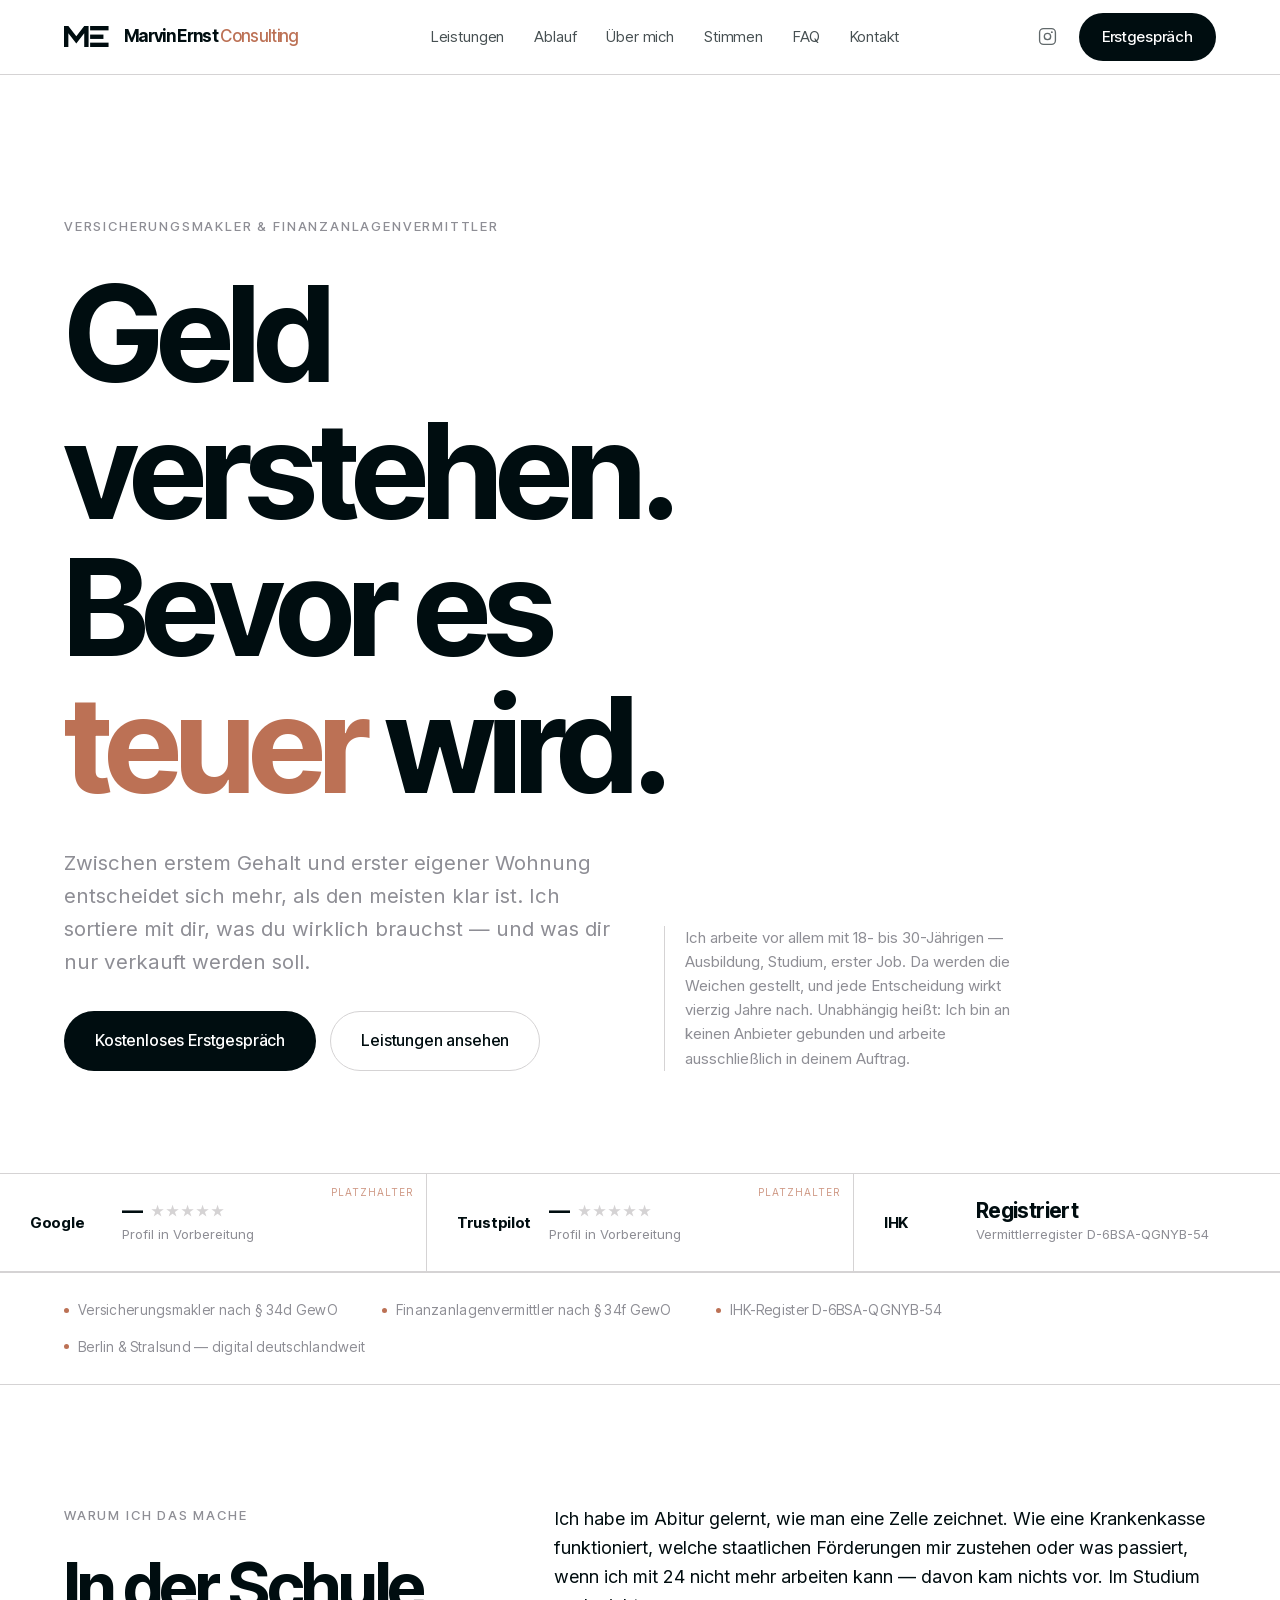
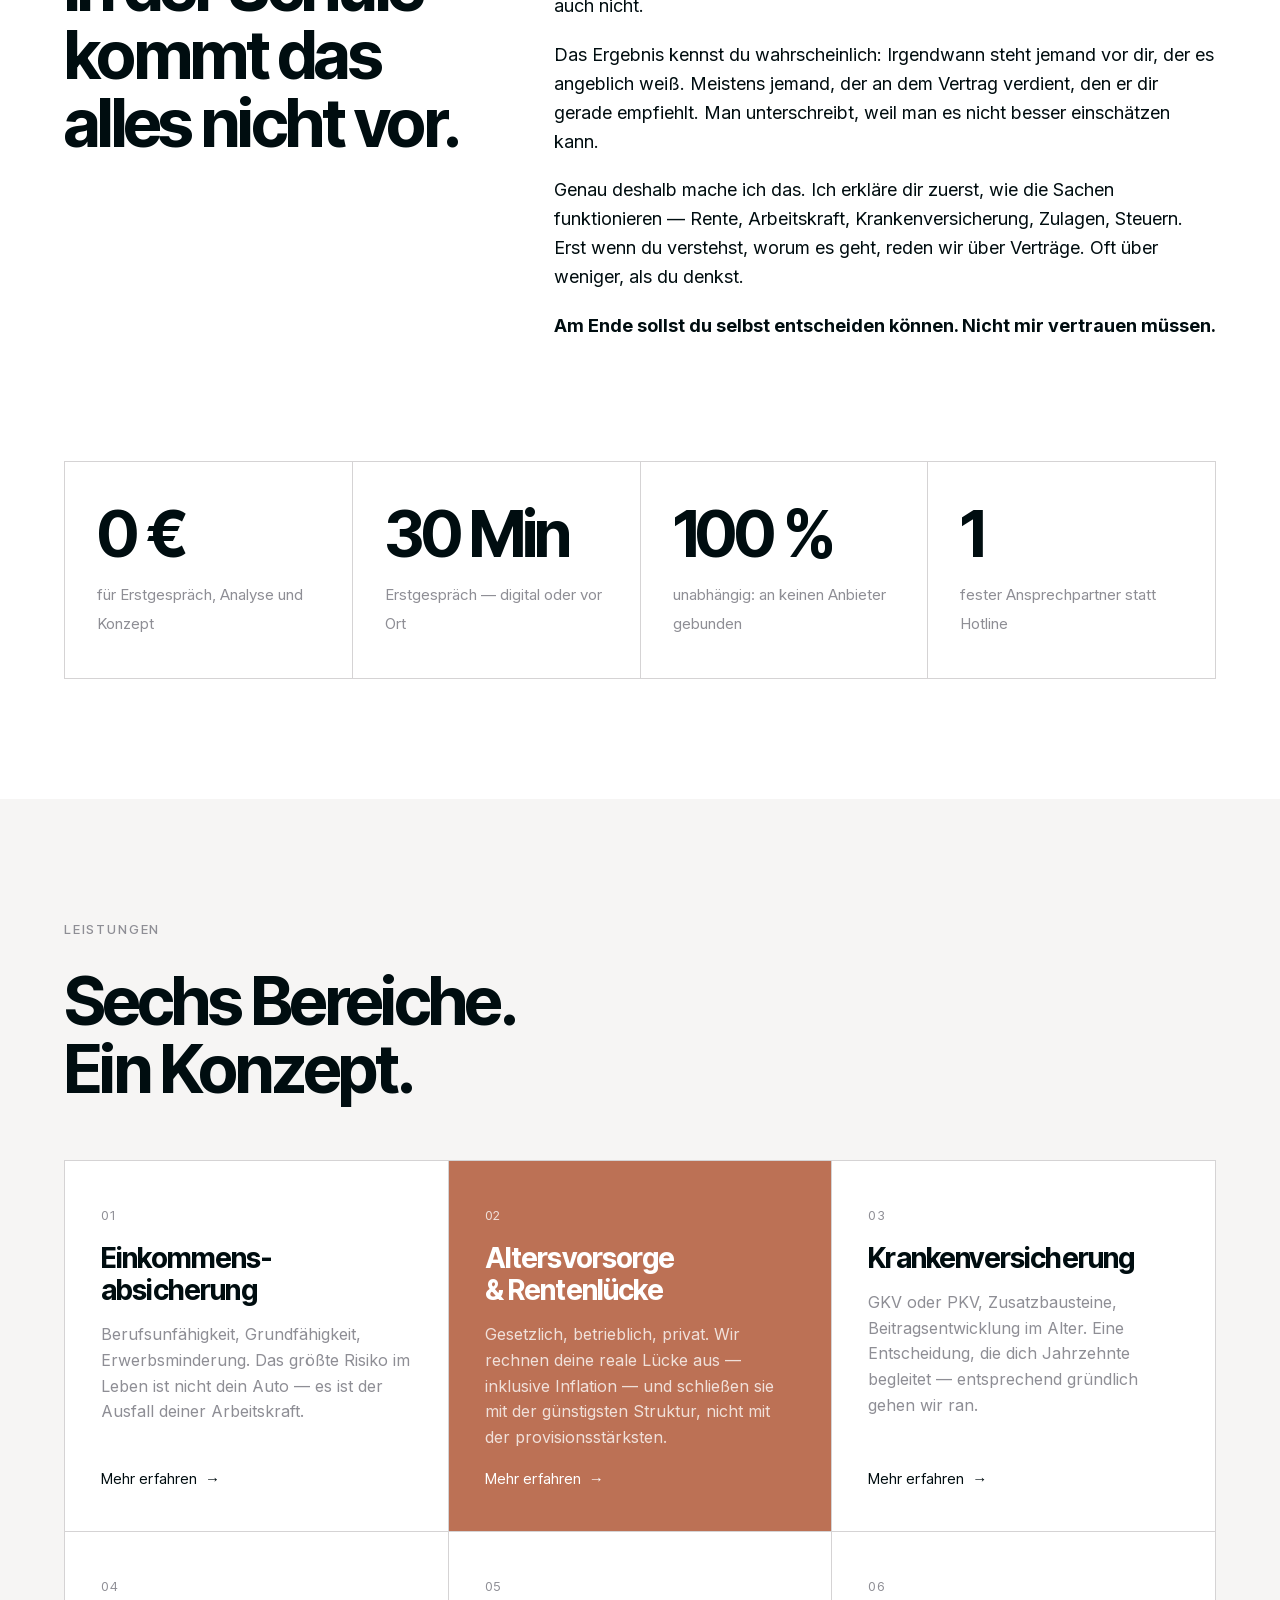
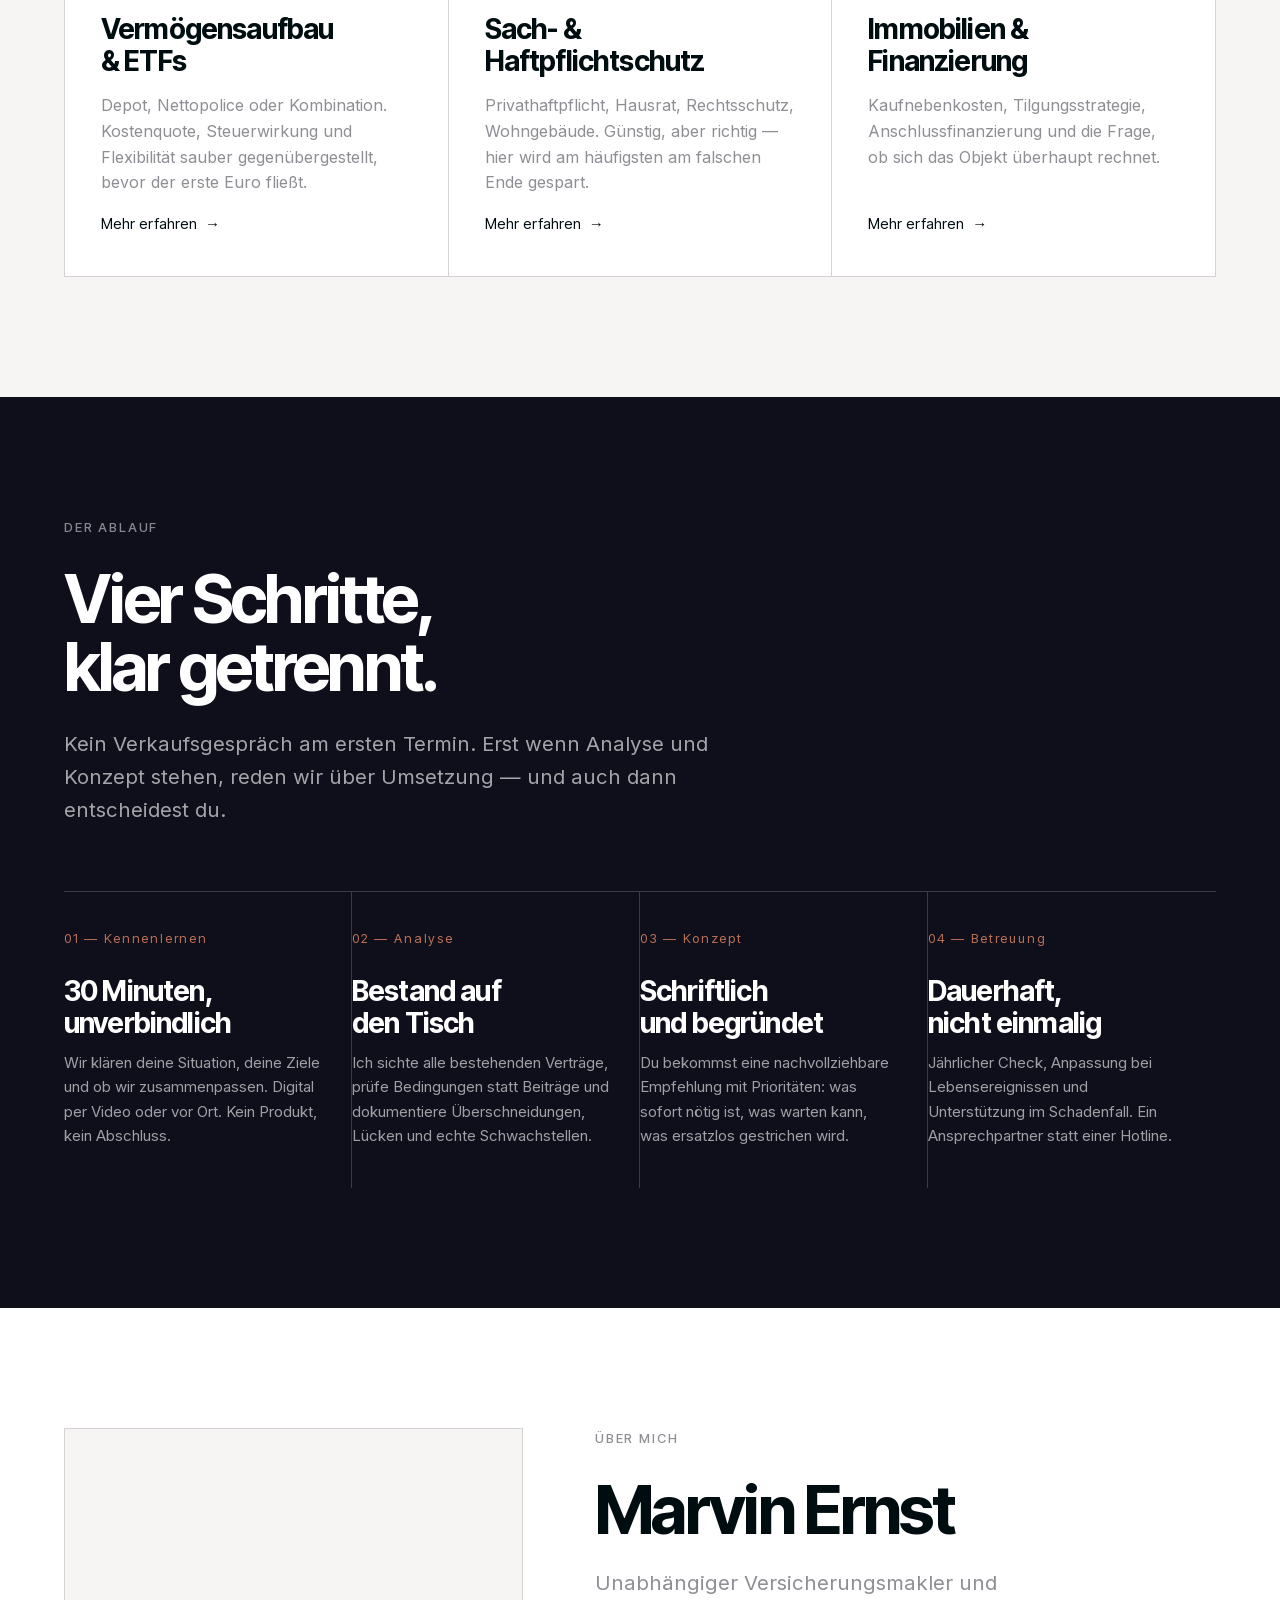
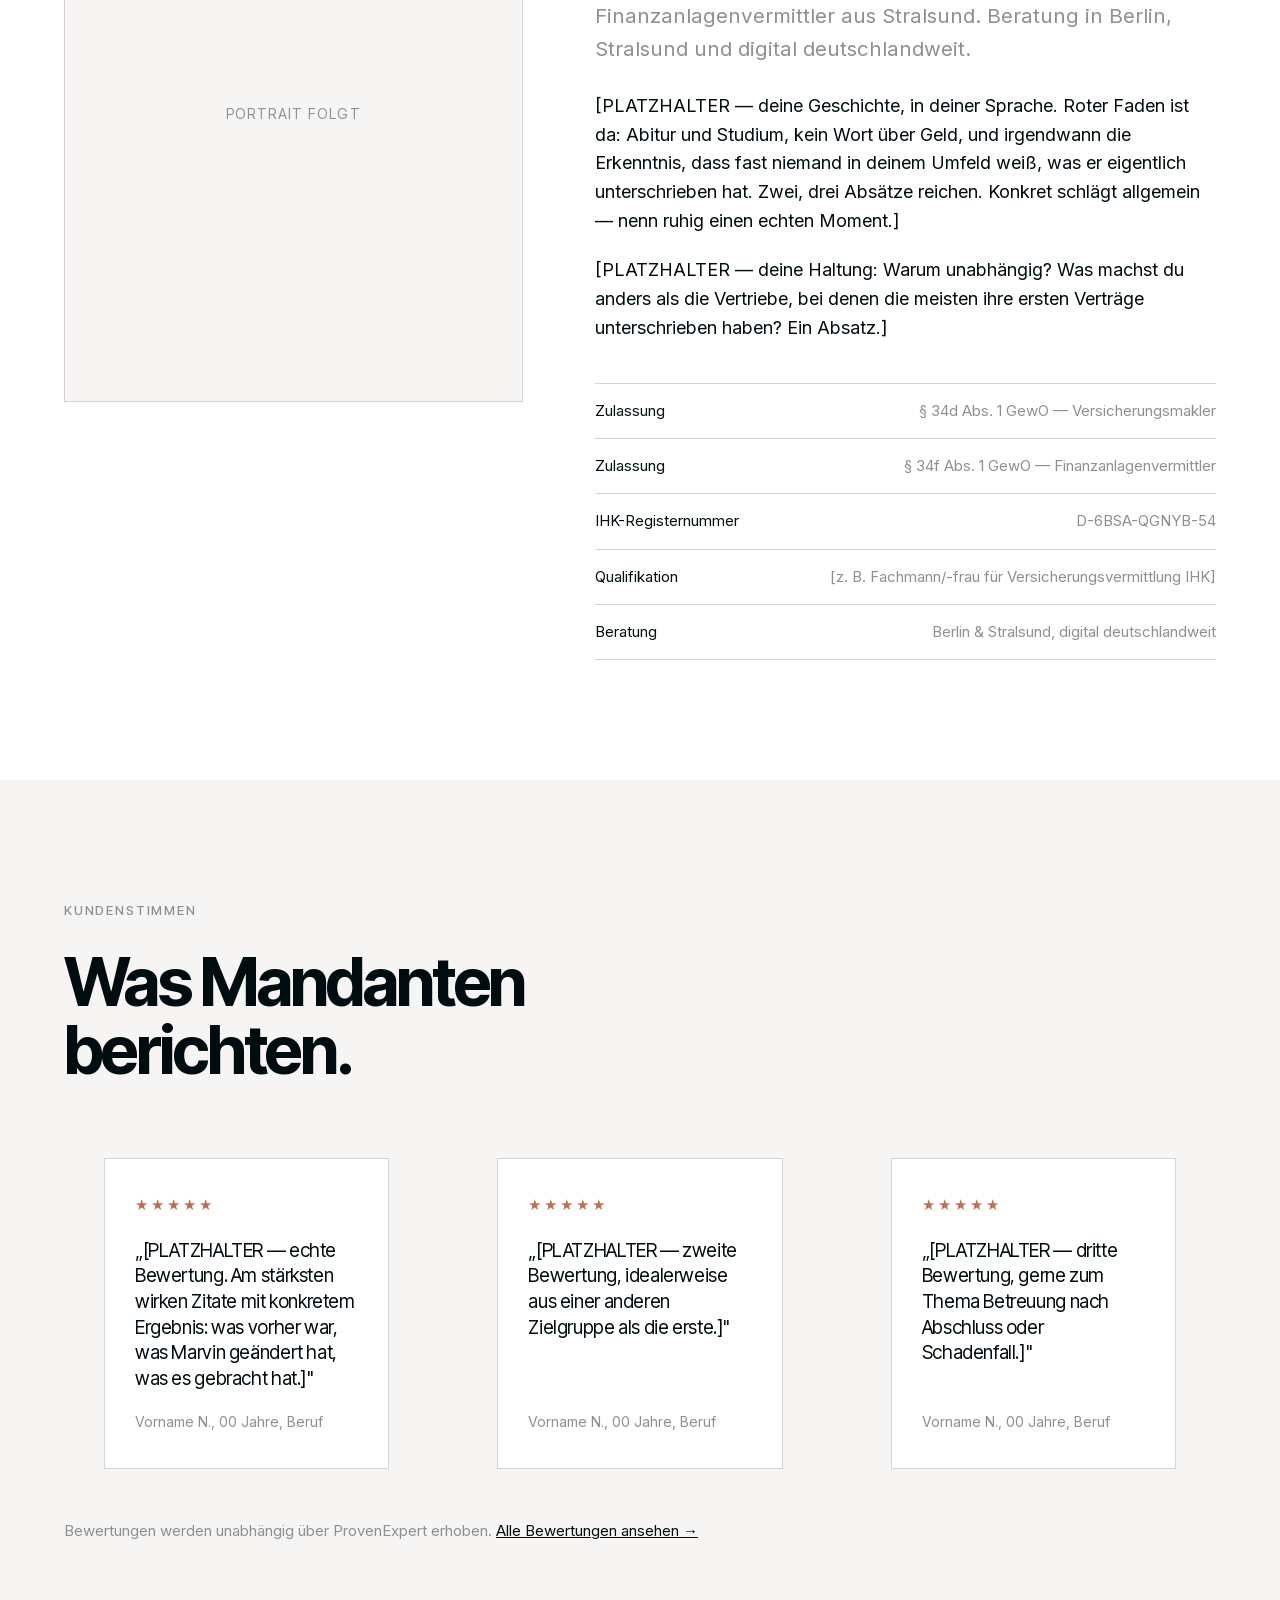
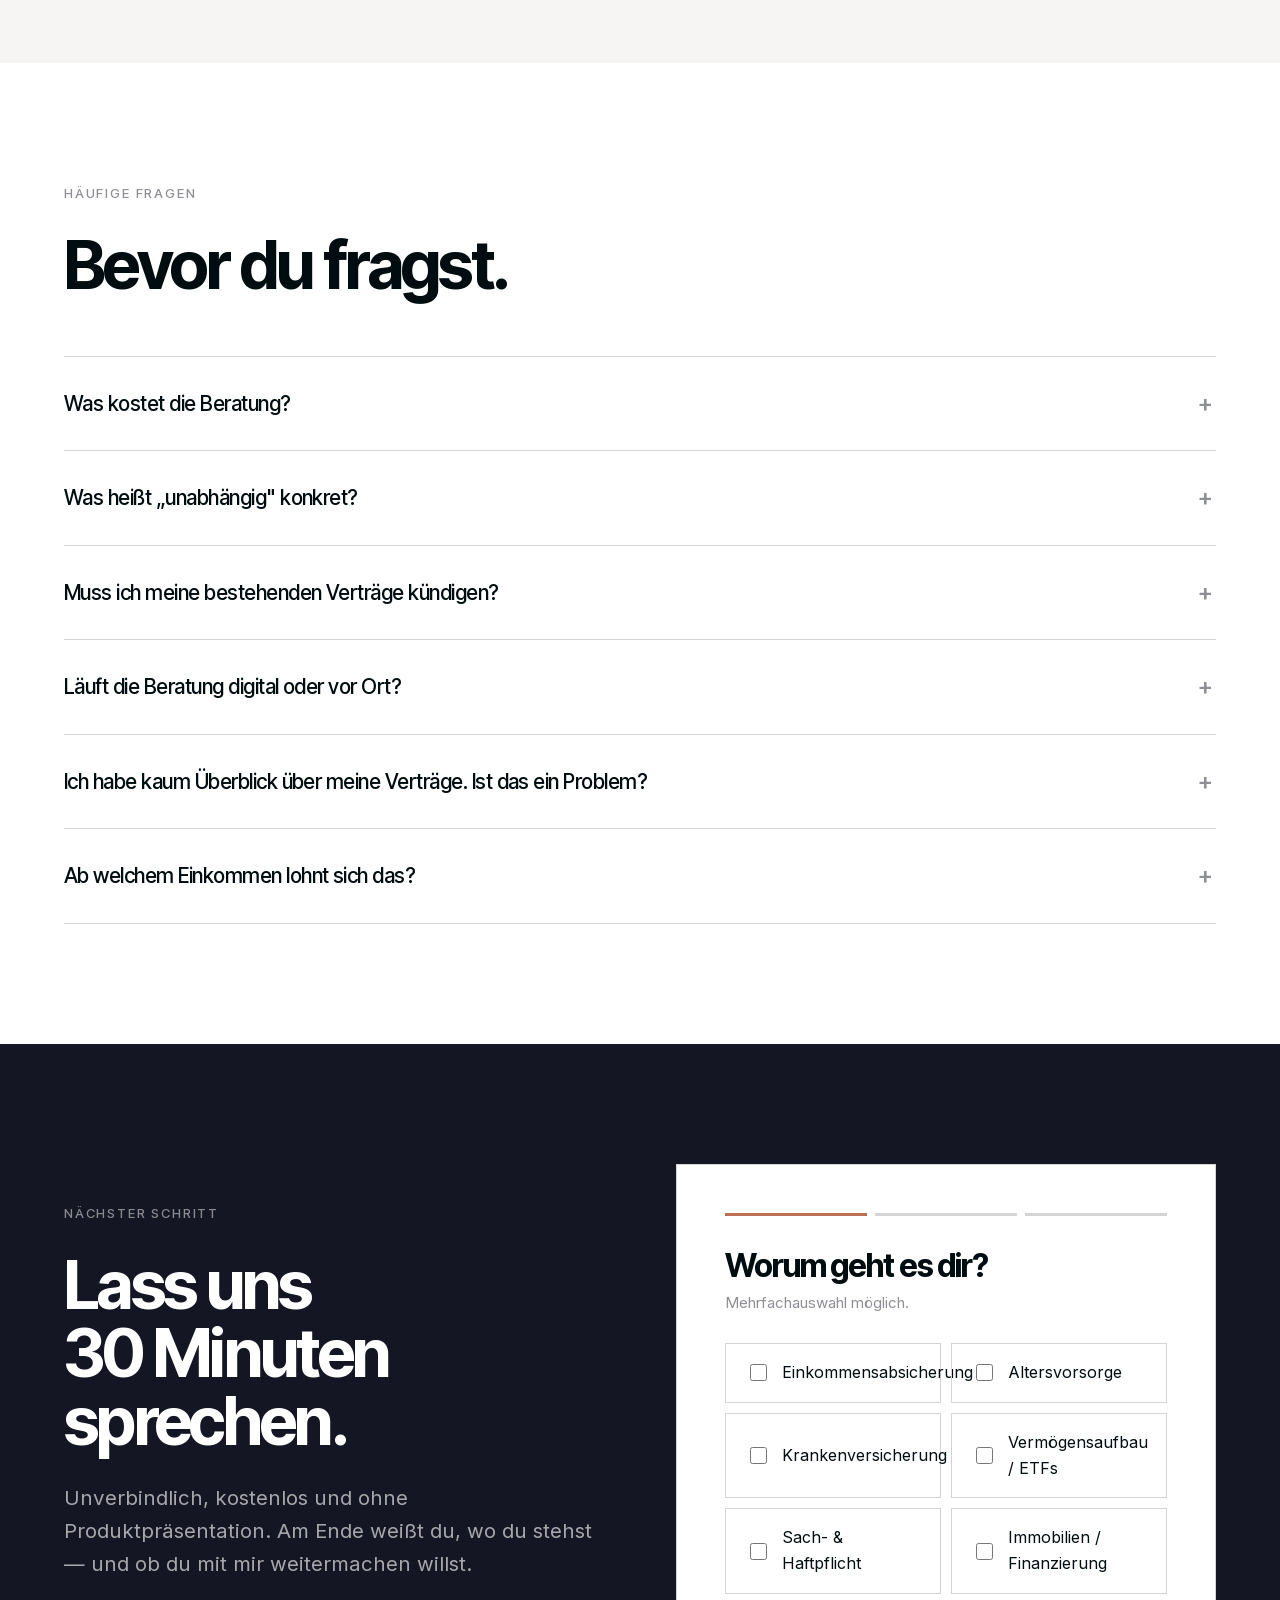
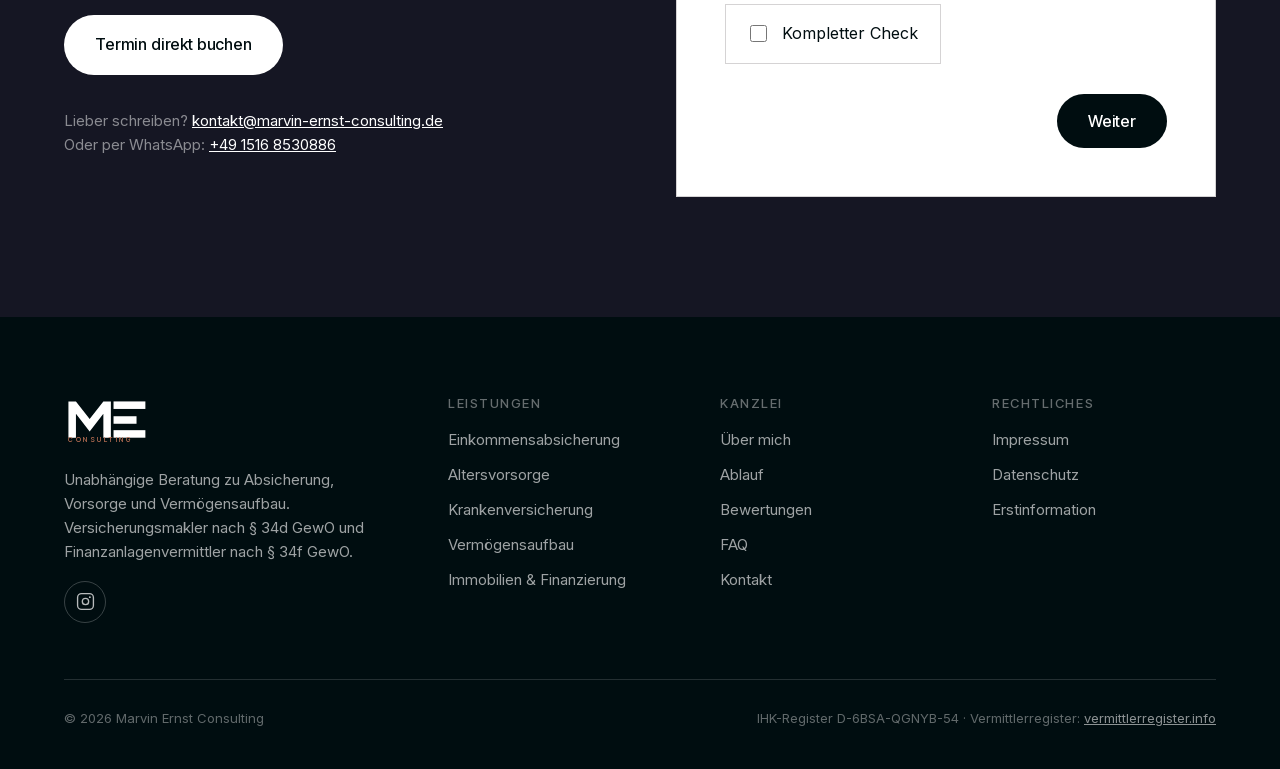
==== commit 23ea6771: "Marke, Zielgruppe und harte Fakten: Logo, Bewertungsleiste, Stralsund-Daten - ME-Logo als Inline-SVG" ====
--- a/index.html
+++ b/index.html
@@ -5,7 +5,7 @@
 <meta name="viewport" content="width=device-width, initial-scale=1">
 <title>Marvin Ernst Consulting — Unabhängige Beratung zu Absicherung, Vorsorge & Vermögensaufbau</title>
 <meta name="description" content="Unabhängiger Versicherungsmakler und Finanzanlagenvermittler. Ich analysiere deine Verträge, schließe Lücken und baue ein Konzept, das über Jahrzehnte trägt. Kostenloses Erstgespräch.">
-<link rel="canonical" href="https://www.marvin-ernst-consulting.de/">
+<link rel="canonical" href="https://marvin-ernst-consulting.de/">
 <meta property="og:type" content="website">
 <meta property="og:title" content="Marvin Ernst Consulting — Unabhängige Finanz- und Versicherungsberatung">
 <meta property="og:description" content="Absicherung, Vorsorge und Vermögensaufbau. Unabhängig, transparent, digital.">
@@ -20,7 +20,7 @@
 <!-- ====================== HEADER ====================== -->
 <header class="site-header">
   <div class="wrap site-header__inner">
-    <a class="wordmark" href="/">Marvin Ernst <span>Consulting</span></a>
+    <a class="logo logo--lockup" href="index.html" aria-label="Marvin Ernst Consulting — Startseite"><svg class="logo__mark" viewBox="0 0 184 82" xmlns="http://www.w3.org/2000/svg" role="img" aria-hidden="true"><path d="M0 82V0h17l31 40L79 0h17v82H79V28L48 68 17 28v54z"/><rect x="102" y="0" width="72" height="17"/><rect x="102" y="33.5" width="52" height="17"/><rect x="102" y="65" width="72" height="17"/></svg><span class="logo__name">Marvin Ernst <span>Consulting</span></span></a>
 
     <nav class="nav" id="nav" aria-label="Hauptnavigation">
       <a href="#leistungen">Leistungen</a>
@@ -32,7 +32,10 @@
     </nav>
 
     <button class="nav-toggle" id="navToggle" aria-expanded="false" aria-controls="nav">Menü</button>
-    <a class="btn btn--primary btn--sm header-cta" href="#anfrage">Erstgespräch</a>
+    <div style="display:flex;align-items:center;gap:14px">
+      <a class="header-social" data-instagram href="#" target="_blank" rel="noopener" aria-label="Instagram"><svg viewBox="0 0 24 24" fill="none" stroke="currentColor" stroke-width="1.7" stroke-linecap="round" stroke-linejoin="round" aria-hidden="true"><rect x="2" y="2" width="20" height="20" rx="5"/><circle cx="12" cy="12" r="4"/><circle cx="17.5" cy="6.5" r="1.2" fill="currentColor" stroke="none"/></svg></a>
+      <a class="btn btn--primary btn--sm header-cta" href="#anfrage">Erstgespräch</a>
+    </div>
   </div>
 </header>
 
@@ -43,20 +46,48 @@
   <div class="wrap">
     <p class="eyebrow">Versicherungsmakler &amp; Finanzanlagenvermittler</p>
 
-    <h1 class="display hero__headline">Unabhängig<br>beraten.<br><em>Klar</em> entschieden.</h1>
+    <h1 class="display hero__headline">Geld<br>verstehen.<br>Bevor es<br><em>teuer</em> wird.</h1>
 
     <div class="hero__foot">
       <div>
-        <p class="lead">Ich analysiere, was du bereits hast, zeige dir schonungslos die Lücken — und baue daraus ein Konzept für Absicherung, Vorsorge und Vermögensaufbau, das über Jahrzehnte trägt.</p>
+        <p class="lead">Zwischen erstem Gehalt und erster eigener Wohnung entscheidet sich mehr, als den meisten klar ist. Ich sortiere mit dir, was du wirklich brauchst — und was dir nur verkauft werden soll.</p>
         <div class="btn-row" style="margin-top:32px">
           <a class="btn btn--primary" href="#anfrage">Kostenloses Erstgespräch</a>
           <a class="btn btn--ghost" href="#leistungen">Leistungen ansehen</a>
         </div>
       </div>
-      <p class="hero__note">Unabhängig heißt: Ich bin an keinen Anbieter gebunden und arbeite ausschließlich in deinem Auftrag. Das Erstgespräch ist kostenlos und unverbindlich — 30 Minuten, digital oder vor Ort.</p>
-    </div>
-  </div>
-</section>
+      <p class="hero__note">Ich arbeite vor allem mit 18- bis 30-Jährigen — Ausbildung, Studium, erster Job. Da werden die Weichen gestellt, und jede Entscheidung wirkt vierzig Jahre nach. Unabhängig heißt: Ich bin an keinen Anbieter gebunden und arbeite ausschließlich in deinem Auftrag.</p>
+    </div>
+  </div>
+</section>
+
+
+<!-- Bewertungen bewusst direkt nach der Hero: Vertrauen auf den ersten Blick.
+     TODO: Sobald echte Profile bestehen, href und Zahlen ersetzen und die
+     Klasse "rating--placeholder" entfernen. -->
+<div class="ratings">
+  <a class="rating rating--placeholder" href="#" aria-label="Google-Bewertungen ansehen">
+    <span class="rating__logo">Google</span>
+    <span class="rating__body">
+      <span class="rating__score">—<span class="rating__stars rating__stars--leer" aria-hidden="true">★★★★★</span></span>
+      <span class="rating__meta">Profil in Vorbereitung</span>
+    </span>
+  </a>
+  <a class="rating rating--placeholder" href="#" aria-label="Trustpilot-Bewertungen ansehen">
+    <span class="rating__logo">Trustpilot</span>
+    <span class="rating__body">
+      <span class="rating__score">—<span class="rating__stars rating__stars--leer" aria-hidden="true">★★★★★</span></span>
+      <span class="rating__meta">Profil in Vorbereitung</span>
+    </span>
+  </a>
+  <div class="rating">
+    <span class="rating__logo">IHK</span>
+    <span class="rating__body">
+      <span class="rating__score">Registriert</span>
+      <span class="rating__meta">Vermittlerregister D-6BSA-QGNYB-54</span>
+    </span>
+  </div>
+</div>
 
 <!-- ====================== TRUST-LEISTE ====================== -->
 <div class="trust">
@@ -64,8 +95,8 @@
     <ul class="trust__list">
       <li>Versicherungsmakler nach §&nbsp;34d GewO</li>
       <li>Finanzanlagenvermittler nach §&nbsp;34f GewO</li>
-      <li>IHK-Register D-XXXX-XXXXX-XX</li>
-      <li>Bundesweit, 100&nbsp;% digital möglich</li>
+      <li>IHK-Register D-6BSA-QGNYB-54</li>
+      <li>Berlin &amp; Stralsund — digital deutschlandweit</li>
     </ul>
   </div>
 </div>
@@ -74,14 +105,14 @@
 <section id="warum">
   <div class="wrap split reveal">
     <div>
-      <p class="eyebrow">Die Ausgangslage</p>
-      <h2>Die meisten<br>zahlen zu viel<br>für zu wenig.</h2>
+      <p class="eyebrow">Warum ich das mache</p>
+      <h2>In der Schule<br>kommt das<br>alles nicht vor.</h2>
     </div>
     <div class="split__body">
-      <p>Verträge werden abgeschlossen, wenn gerade jemand fragt — beim Ausbildungsstart, beim ersten Auto, beim Hauskauf. Ein Konzept entsteht dabei nie. Was bleibt, ist ein Stapel Policen, der teuer ist, sich überschneidet und genau da nicht greift, wo es wirklich existenziell wird.</p>
-      <p>Ich drehe die Reihenfolge um. Zuerst wird geklärt, welche Risiken dich tatsächlich ruinieren könnten und welche du selbst tragen kannst. Erst danach reden wir über Produkte — und oft über deutlich weniger, als du heute hast.</p>
-      <p>Dazu kommt der zweite Teil, den kaum jemand ernst nimmt: Vermögensaufbau. Nicht als Produktverkauf, sondern als Struktur, die zu deinem Einkommen, deinem Zeithorizont und deiner Risikotoleranz passt.</p>
-      <p><strong>Das Ergebnis ist keine längere Vertragsliste. Es ist eine kürzere — mit besserer Wirkung.</strong></p>
+      <p>Ich habe im Abitur gelernt, wie man eine Zelle zeichnet. Wie eine Krankenkasse funktioniert, welche staatlichen Förderungen mir zustehen oder was passiert, wenn ich mit 24 nicht mehr arbeiten kann — davon kam nichts vor. Im Studium auch nicht.</p>
+      <p>Das Ergebnis kennst du wahrscheinlich: Irgendwann steht jemand vor dir, der es angeblich weiß. Meistens jemand, der an dem Vertrag verdient, den er dir gerade empfiehlt. Man unterschreibt, weil man es nicht besser einschätzen kann.</p>
+      <p>Genau deshalb mache ich das. Ich erkläre dir zuerst, wie die Sachen funktionieren — Rente, Arbeitskraft, Krankenversicherung, Zulagen, Steuern. Erst wenn du verstehst, worum es geht, reden wir über Verträge. Oft über weniger, als du denkst.</p>
+      <p><strong>Am Ende sollst du selbst entscheiden können. Nicht mir vertrauen müssen.</strong></p>
     </div>
   </div>
 </section>
@@ -89,22 +120,26 @@
 <!-- ====================== ZAHLEN ====================== -->
 <section style="padding-top:0">
   <div class="wrap reveal">
+    <!-- Diese vier Aussagen sind durch dein Geschäftsmodell gedeckt, nicht behauptet.
+         Sobald du belastbare Zahlen hast (analysierte Verträge, Bewertungsschnitt,
+         betreute Mandanten), tausch einzelne Kacheln dagegen aus — Zahlen wirken
+         stärker, aber nur wenn sie stimmen. -->
     <div class="stats">
       <div class="stat">
-        <span class="stat__num" data-count="500">500+</span>
-        <span class="stat__label">analysierte Bestandsverträge</span>
-      </div>
-      <div class="stat">
-        <span class="stat__num">4,9</span>
-        <span class="stat__label">von 5 Sternen im Kundenurteil</span>
+        <span class="stat__num">0&nbsp;€</span>
+        <span class="stat__label">für Erstgespräch, Analyse und Konzept</span>
       </div>
       <div class="stat">
         <span class="stat__num">30&nbsp;Min</span>
-        <span class="stat__label">kostenloses Erstgespräch, unverbindlich</span>
+        <span class="stat__label">Erstgespräch — digital oder vor Ort</span>
       </div>
       <div class="stat">
-        <span class="stat__num">0&nbsp;€</span>
-        <span class="stat__label">Kosten für Analyse und Konzept</span>
+        <span class="stat__num">100&nbsp;%</span>
+        <span class="stat__label">unabhängig: an keinen Anbieter gebunden</span>
+      </div>
+      <div class="stat">
+        <span class="stat__num">1</span>
+        <span class="stat__label">fester Ansprechpartner statt Hotline</span>
       </div>
     </div>
   </div>
@@ -207,18 +242,18 @@
     <div>
       <p class="eyebrow">Über mich</p>
       <h2>Marvin Ernst</h2>
-      <p class="lead" style="margin:22px 0 26px">Unabhängiger Versicherungsmakler und Finanzanlagenvermittler.</p>
-
-      <p>[PLATZHALTER — dein Werdegang: Wie bist du zur Beratung gekommen? Welcher Beruf davor? Was war der Auslöser? Zwei bis drei Absätze in deiner eigenen Sprache, gerne mit einer persönlichen Anekdote. Genau das ist bei blaulichtfinance und derfinanzsportler der stärkste Vertrauensfaktor.]</p>
-
-      <p>[PLATZHALTER — deine Haltung: Warum unabhängig? Was machst du anders als die Strukturvertriebe, bei denen die meisten ihre ersten Verträge unterschrieben haben?]</p>
+      <p class="lead" style="margin:22px 0 26px">Unabhängiger Versicherungsmakler und Finanzanlagenvermittler aus Stralsund. Beratung in Berlin, Stralsund und digital deutschlandweit.</p>
+
+      <p>[PLATZHALTER — deine Geschichte, in deiner Sprache. Roter Faden ist da: Abitur und Studium, kein Wort über Geld, und irgendwann die Erkenntnis, dass fast niemand in deinem Umfeld weiß, was er eigentlich unterschrieben hat. Zwei, drei Absätze reichen. Konkret schlägt allgemein — nenn ruhig einen echten Moment.]</p>
+
+      <p>[PLATZHALTER — deine Haltung: Warum unabhängig? Was machst du anders als die Vertriebe, bei denen die meisten ihre ersten Verträge unterschrieben haben? Ein Absatz.]</p>
 
       <ul class="creds">
         <li><span>Zulassung</span><span>§ 34d Abs. 1 GewO — Versicherungsmakler</span></li>
         <li><span>Zulassung</span><span>§ 34f Abs. 1 GewO — Finanzanlagenvermittler</span></li>
-        <li><span>IHK-Registernummer</span><span>D-XXXX-XXXXX-XX</span></li>
+        <li><span>IHK-Registernummer</span><span>D-6BSA-QGNYB-54</span></li>
         <li><span>Qualifikation</span><span>[z.&nbsp;B. Fachmann/-frau für Versicherungsvermittlung IHK]</span></li>
-        <li><span>Beratung</span><span>Bundesweit — digital &amp; vor Ort</span></li>
+        <li><span>Beratung</span><span>Berlin &amp; Stralsund, digital deutschlandweit</span></li>
       </ul>
     </div>
   </div>
@@ -285,7 +320,7 @@
 
       <details>
         <summary>Läuft die Beratung digital oder vor Ort?</summary>
-        <div class="faq__answer">Beides. Die meisten Mandanten wählen Videoberatung, weil es schneller und terminlich flexibler ist. Unterlagen werden digital signiert. Vor-Ort-Termine sind [PLATZHALTER: in Region XY / nach Absprache] ebenfalls möglich.</div>
+        <div class="faq__answer">Beides. Die meisten Mandanten wählen Videoberatung, weil es schneller und terminlich flexibler ist. Unterlagen werden digital signiert. Vor-Ort-Termine biete ich in Berlin und Stralsund an, weitere Orte nach Absprache.</div>
       </details>
 
       <details>
@@ -310,13 +345,12 @@
       <p class="lead" style="margin-top:26px">Unverbindlich, kostenlos und ohne Produktpräsentation. Am Ende weißt du, wo du stehst — und ob du mit mir weitermachen willst.</p>
 
       <div class="btn-row" style="margin-top:34px">
-        <!-- TODO: Calendly-/Cal.com-Link eintragen -->
-        <a class="btn btn--light" href="https://calendly.com/DEIN-LINK" target="_blank" rel="noopener">Termin direkt buchen</a>
+        <a class="btn btn--light" data-calendly href="#" target="_blank" rel="noopener">Termin direkt buchen</a>
       </div>
 
       <p style="margin-top:34px;font-size:15px;color:rgba(255,255,255,.5)">
         Lieber schreiben? <a href="mailto:kontakt@marvin-ernst-consulting.de" style="color:#fff">kontakt@marvin-ernst-consulting.de</a><br>
-        Oder per WhatsApp: <a href="https://wa.me/49XXXXXXXXXXX" style="color:#fff">+49&nbsp;XXX&nbsp;XXXXXXX</a>
+        Oder per WhatsApp: <a data-whatsapp href="#" style="color:#fff">+49&nbsp;1516&nbsp;8530886</a>
       </p>
     </div>
 
@@ -388,6 +422,12 @@
             <textarea id="f-msg" name="nachricht"></textarea>
           </div>
 
+          <!-- Honeypot gegen Spam-Bots: für Menschen unsichtbar, muss leer bleiben -->
+          <div aria-hidden="true" style="position:absolute;left:-9999px;width:1px;height:1px;overflow:hidden">
+            <label for="f-web">Website</label>
+            <input type="text" id="f-web" name="website" tabindex="-1" autocomplete="off">
+          </div>
+
           <label class="consent">
             <input type="checkbox" name="datenschutz" required>
             <span>Ich habe die <a href="datenschutz.html">Datenschutzerklärung</a> gelesen und bin damit einverstanden, dass meine Angaben zur Bearbeitung meiner Anfrage gespeichert und verarbeitet werden. *</span>
@@ -411,13 +451,36 @@
 
 </main>
 
+<!-- Sticky CTA — nur Mobile, blendet sich in der Anfrage-Sektion aus -->
+<div class="sticky-cta" id="stickyCta">
+  <a class="btn btn--light" data-calendly href="#" target="_blank" rel="noopener">Termin buchen</a>
+  <a class="btn btn--wa" data-whatsapp href="#" target="_blank" rel="noopener" aria-label="WhatsApp">
+    <svg viewBox="0 0 24 24" fill="currentColor" width="20" height="20" aria-hidden="true"><path d="M12.04 2C6.58 2 2.13 6.45 2.13 11.91c0 1.75.46 3.45 1.32 4.95L2 22l5.25-1.38a9.9 9.9 0 0 0 4.79 1.22h.01c5.46 0 9.91-4.45 9.91-9.91S17.5 2 12.04 2Zm0 18.15h-.01a8.2 8.2 0 0 1-4.19-1.15l-.3-.18-3.12.82.83-3.04-.2-.31a8.22 8.22 0 0 1-1.26-4.38c0-4.54 3.7-8.23 8.25-8.23a8.23 8.23 0 0 1 0 16.47Zm4.52-6.16c-.25-.12-1.47-.72-1.69-.81-.23-.08-.39-.12-.56.13-.16.24-.64.8-.78.97-.15.16-.29.18-.53.06-.25-.12-1.05-.39-1.99-1.23-.74-.66-1.23-1.470-1.38-1.72-.14-.25-.01-.38.11-.5.11-.11.25-.29.37-.44.13-.15.17-.25.25-.41.08-.17.04-.31-.02-.43-.06-.12-.56-1.34-.76-1.84-.2-.48-.4-.42-.56-.43h-.48c-.16 0-.43.06-.65.31-.22.25-.85.83-.85 2.03s.87 2.35.99 2.51c.12.16 1.71 2.61 4.15 3.66.58.25 1.03.4 1.39.51.58.19 1.11.16 1.53.1.47-.07 1.47-.6 1.68-1.18.21-.58.21-1.07.14-1.18-.06-.11-.22-.17-.47-.29Z"/></svg>
+  </a>
+</div>
+
 <!-- ====================== FOOTER ====================== -->
 <footer class="site-footer">
   <div class="wrap">
     <div class="footer__grid">
       <div class="footer__brand">
-        <span class="wordmark">Marvin Ernst <span style="color:rgba(255,255,255,.45)">Consulting</span></span>
+        <a class="logo logo--light logo--footer" href="index.html" aria-label="Marvin Ernst Consulting — Startseite">
+      <svg viewBox="0 0 250 104" xmlns="http://www.w3.org/2000/svg" role="img">
+        <title>ME Consulting</title>
+        <g class="mark">
+          <path d="M10 92V10h17l31 40 31-40h17v82H89V38L58 78 27 38v54z"/>
+          <rect x="112" y="10" width="72" height="17"/>
+          <rect x="112" y="43.5" width="52" height="17"/>
+          <rect x="112" y="75" width="72" height="17"/>
+        </g>
+        <text class="word" x="10" y="102" font-family="Inter Tight, Helvetica, Arial, sans-serif"
+              font-size="15" font-weight="500" letter-spacing="5.6">CONSULTING</text>
+      </svg>
+    </a>
         <p>Unabhängige Beratung zu Absicherung, Vorsorge und Vermögensaufbau. Versicherungsmakler nach §&nbsp;34d GewO und Finanzanlagenvermittler nach §&nbsp;34f GewO.</p>
+        <ul class="social">
+          <li><a data-instagram href="#" target="_blank" rel="noopener" aria-label="Instagram"><svg viewBox="0 0 24 24" fill="none" stroke="currentColor" stroke-width="1.7" stroke-linecap="round" stroke-linejoin="round" aria-hidden="true"><rect x="2" y="2" width="20" height="20" rx="5"/><circle cx="12" cy="12" r="4"/><circle cx="17.5" cy="6.5" r="1.2" fill="currentColor" stroke="none"/></svg></a></li>
+        </ul>
       </div>
 
       <div>
@@ -454,7 +517,7 @@
 
     <div class="footer__legal">
       <span>© <span id="year">2026</span> Marvin Ernst Consulting</span>
-      <span>IHK-Register D-XXXX-XXXXX-XX · Vermittlerregister: <a href="https://www.vermittlerregister.info" target="_blank" rel="noopener" style="color:rgba(255,255,255,.55)">vermittlerregister.info</a></span>
+      <span>IHK-Register D-6BSA-QGNYB-54 · Vermittlerregister: <a href="https://www.vermittlerregister.info" target="_blank" rel="noopener" style="color:rgba(255,255,255,.55)">vermittlerregister.info</a></span>
     </div>
   </div>
 </footer>
--- a/assets/css/style.css
+++ b/assets/css/style.css
@@ -717,3 +717,197 @@
   .nav-toggle, .form-nav .btn { width: auto; }
   .form-nav .btn { flex: 1; justify-content: center; }
 }
+
+/* --- Sticky CTA-Leiste (nur Mobile) --------------------------------------
+   Der Traffic kommt von Instagram, also fast ausschließlich vom Handy.
+   Eine 13.000 px lange Seite braucht einen Termin-Button, der immer
+   erreichbar ist — sonst muss der Besucher zum Buchen zurückscrollen.
+   Blendet sich aus, sobald die Anfrage-Sektion selbst im Bild ist. */
+
+.sticky-cta {
+  display: none;
+  position: fixed;
+  inset: auto 0 0 0;
+  z-index: 90;
+  background: var(--ink);
+  padding: 12px 16px calc(12px + env(safe-area-inset-bottom));
+  gap: 10px;
+  border-top: 1px solid rgba(255,255,255,.12);
+  transform: translateY(0);
+  transition: transform .35s var(--ease), opacity .35s var(--ease);
+}
+
+.sticky-cta.is-hidden { transform: translateY(110%); opacity: 0; pointer-events: none; }
+
+.sticky-cta .btn {
+  flex: 1;
+  justify-content: center;
+  padding: 15px 20px;
+  font-size: 16px;
+}
+
+.sticky-cta .btn--wa {
+  flex: 0 0 auto;
+  background: transparent;
+  border: 1px solid rgba(255,255,255,.32);
+  color: var(--white);
+  padding: 15px 20px;
+}
+.sticky-cta .btn--wa:hover { background: rgba(255,255,255,.08); }
+
+@media (max-width: 900px) {
+  .sticky-cta { display: flex; }
+  body { padding-bottom: 76px; }
+}
+
+/* --- Social-Links --------------------------------------------------------- */
+
+.social {
+  display: flex;
+  align-items: center;
+  gap: 14px;
+  list-style: none;
+  margin: 26px 0 0;
+  padding: 0;
+}
+
+.social a {
+  display: inline-flex;
+  align-items: center;
+  justify-content: center;
+  width: 42px;
+  height: 42px;
+  border: 1px solid rgba(255,255,255,.22);
+  border-radius: 50%;
+  color: rgba(255,255,255,.72);
+  text-decoration: none;
+  transition: border-color .2s var(--ease), color .2s var(--ease);
+}
+.social a:hover { border-color: var(--white); color: var(--white); }
+.social svg { width: 19px; height: 19px; }
+
+.header-social {
+  display: inline-flex;
+  align-items: center;
+  justify-content: center;
+  width: 34px;
+  height: 34px;
+  color: var(--ink);
+  opacity: .62;
+  text-decoration: none;
+  transition: opacity .2s var(--ease);
+}
+.header-social:hover { opacity: 1; }
+.header-social svg { width: 19px; height: 19px; }
+
+/* Fußzeilen-Links brauchen mehr Fläche für den Daumen */
+@media (max-width: 900px) {
+  .footer__grid ul { gap: 4px; }
+  .footer__grid ul a { display: inline-block; padding: 9px 0; }
+  .header-social { display: none; }
+}
+
+/* --- Wortmarke ------------------------------------------------------------
+   Nachbau des Logos als Inline-SVG: skaliert verlustfrei, färbt sich über
+   currentColor mit und spart einen Datei-Request. Sobald die Original-Datei
+   vorliegt, ersetzt sie den SVG-Block in Header und Footer. */
+
+.logo { display: inline-flex; align-items: center; text-decoration: none; }
+.logo svg { display: block; height: 34px; width: auto; }
+.logo--footer svg { height: 46px; }
+
+.logo .mark { fill: var(--ink); }
+.logo .word { fill: var(--clay); }
+.logo--light .mark { fill: var(--white); }
+
+/* --- Bewertungsleiste -----------------------------------------------------
+   Direkt unter der Hero, damit der Vertrauensbeweis auf den ersten Blick
+   sichtbar ist — nicht erst nach 8000 px Scrollen. */
+
+.ratings {
+  display: grid;
+  grid-template-columns: repeat(auto-fit, minmax(260px, 1fr));
+  gap: 1px;
+  background: var(--pebble);
+  border-block: 1px solid var(--pebble);
+}
+
+.rating {
+  background: var(--white);
+  padding: 26px 30px;
+  display: flex;
+  align-items: center;
+  gap: 18px;
+  text-decoration: none;
+  transition: background .25s var(--ease);
+}
+.rating:hover { background: var(--canvas); }
+
+.rating__logo {
+  font-family: var(--font-display);
+  font-weight: 700;
+  font-size: 15px;
+  letter-spacing: -0.02em;
+  flex: none;
+  width: 74px;
+}
+
+.rating__body { display: flex; flex-direction: column; gap: 3px; min-width: 0; }
+
+.rating__score {
+  font-family: var(--font-display);
+  font-weight: 700;
+  font-size: 21px;
+  letter-spacing: -0.03em;
+  line-height: 1;
+  display: flex;
+  align-items: center;
+  gap: 9px;
+}
+
+.rating__stars { color: var(--clay); font-size: 14px; letter-spacing: 2px; }
+.rating__meta { font-size: 13px; color: var(--ash); }
+
+.rating--placeholder { position: relative; }
+.rating--placeholder::after {
+  content: "Platzhalter";
+  position: absolute;
+  top: 10px; right: 12px;
+  font-size: 10px;
+  letter-spacing: 0.1em;
+  text-transform: uppercase;
+  color: var(--clay);
+  opacity: .7;
+}
+
+@media (max-width: 560px) {
+  .rating { padding: 20px 22px; gap: 14px; }
+  .rating__logo { width: 62px; font-size: 14px; }
+}
+
+/* Header-Lockup: Marke links, Firmenname daneben. Die gestapelte Fassung des
+   Logos wäre bei Header-Höhe unlesbar — „CONSULTING" käme auf rund 5 px. */
+.logo--lockup { gap: 13px; }
+
+.logo .logo__mark { height: 21px; width: auto; fill: var(--ink); flex: none; }
+
+.logo__name {
+  font-family: var(--font-display);
+  font-weight: 700;
+  font-size: 17px;
+  letter-spacing: -0.04em;
+  white-space: nowrap;
+  color: var(--ink);
+}
+.logo__name span { color: var(--clay); font-weight: 500; }
+
+@media (max-width: 420px) {
+  .logo__name { font-size: 15px; }
+  .logo--lockup { gap: 10px; }
+  .logo .logo__mark { height: 18px; }
+}
+
+/* Leere Sterne, solange keine echten Bewertungen vorliegen. Eine erfundene
+   Note wäre auf einer Gewerbeseite irreführende Werbung — sobald die Profile
+   stehen, kommt hier die echte Zahl rein und die Klasse fliegt raus. */
+.rating__stars--leer { color: var(--pebble); }
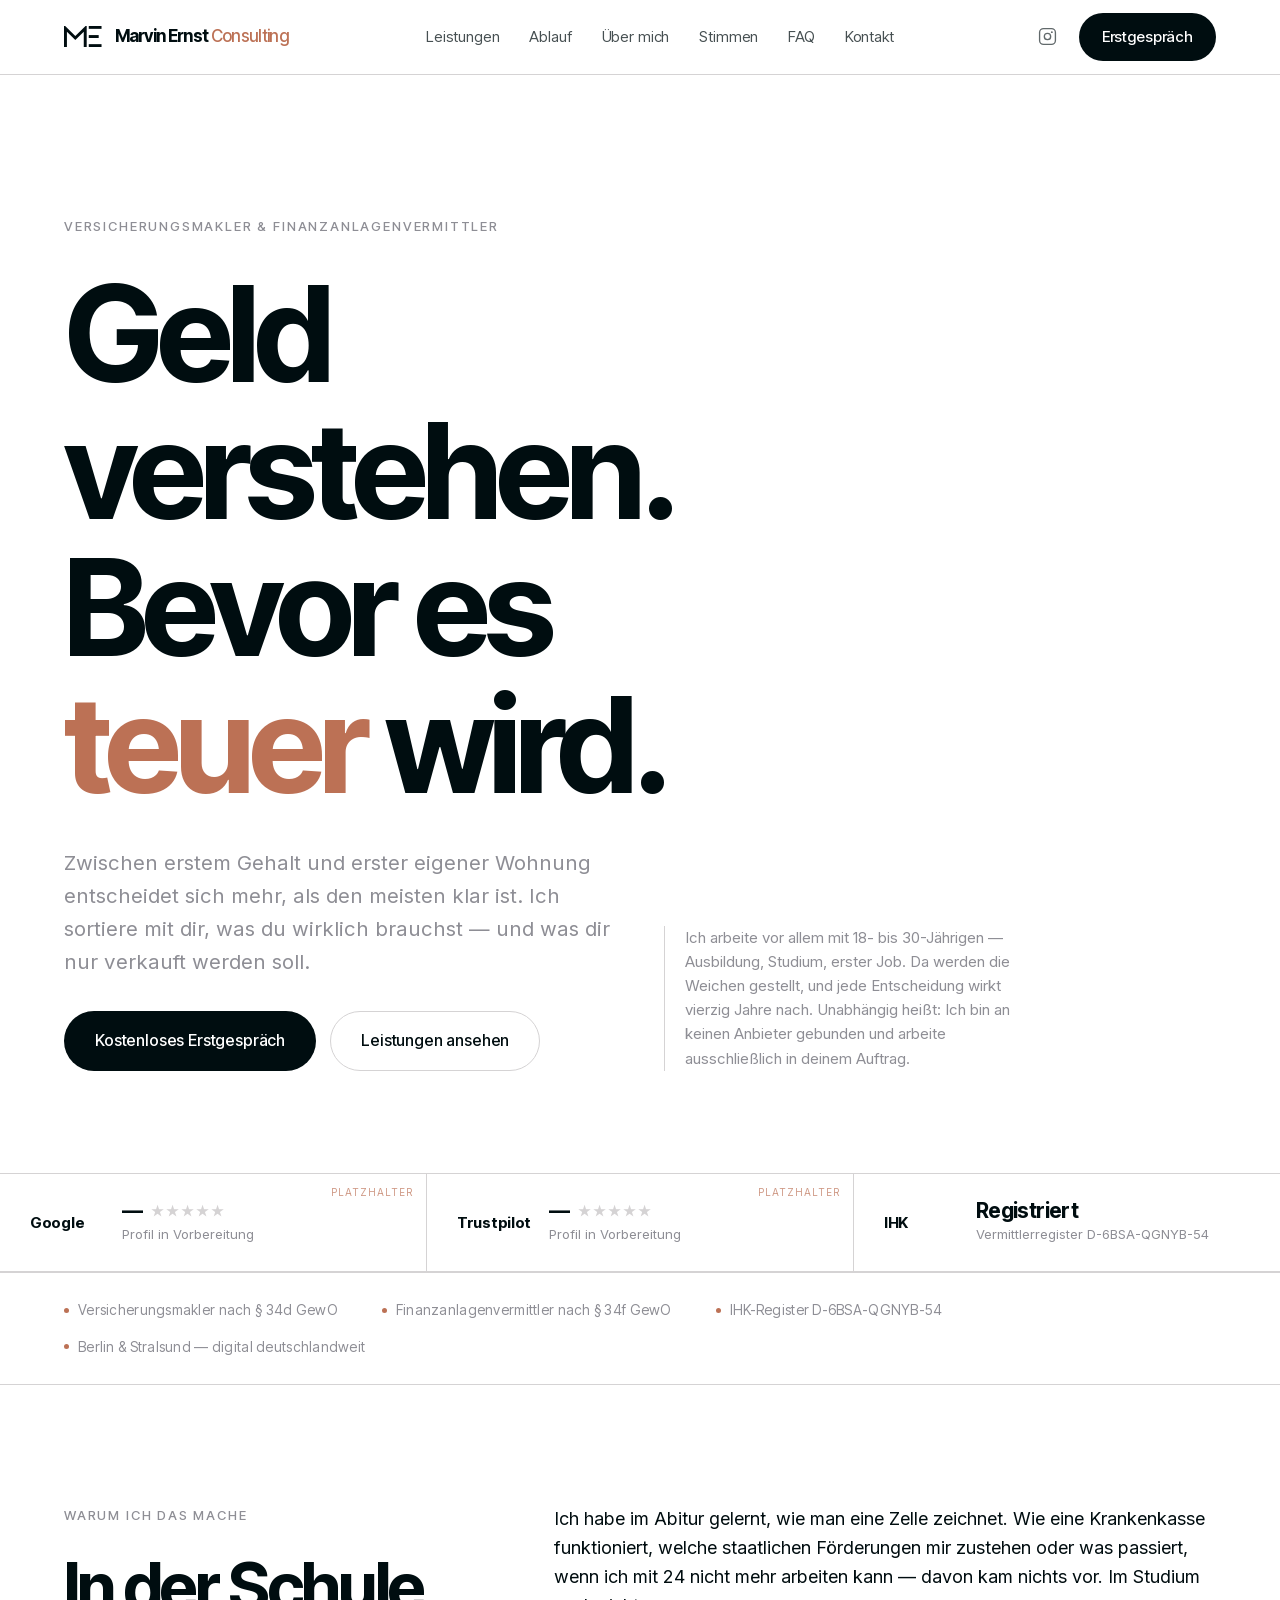
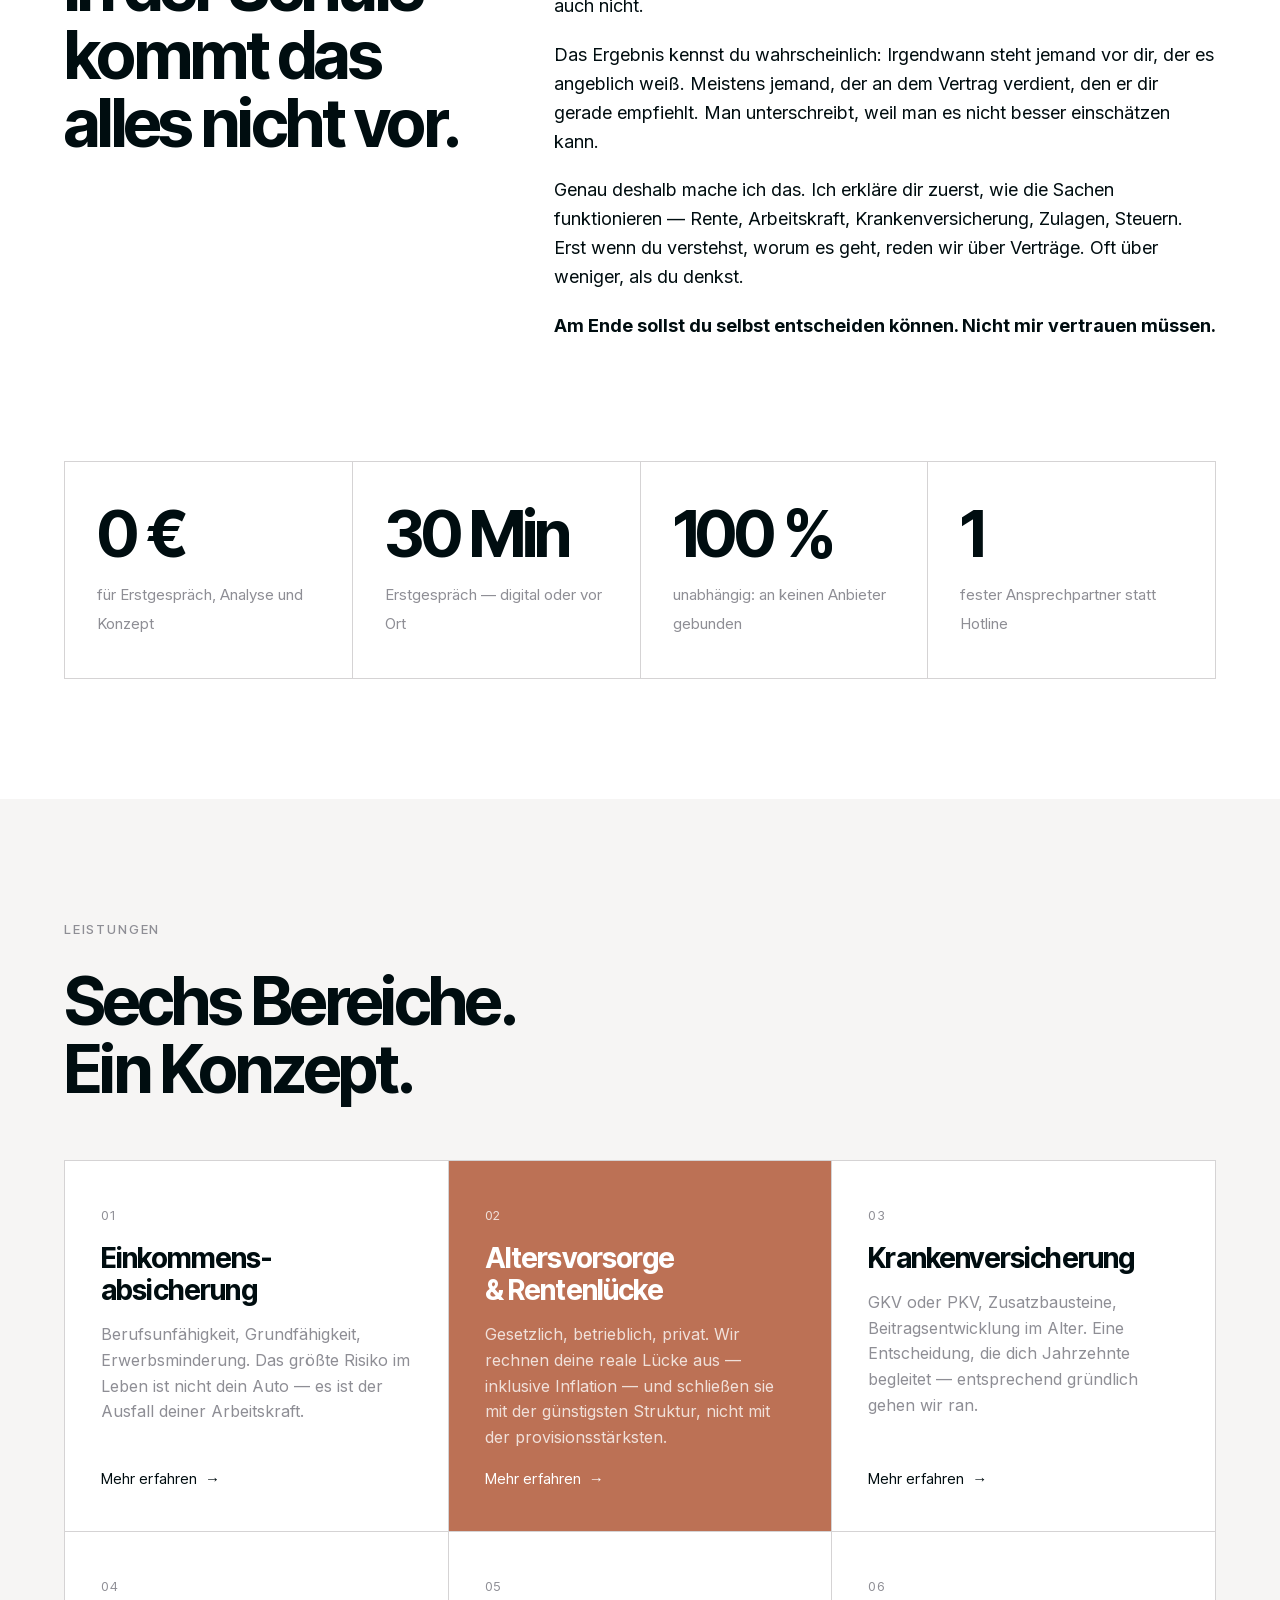
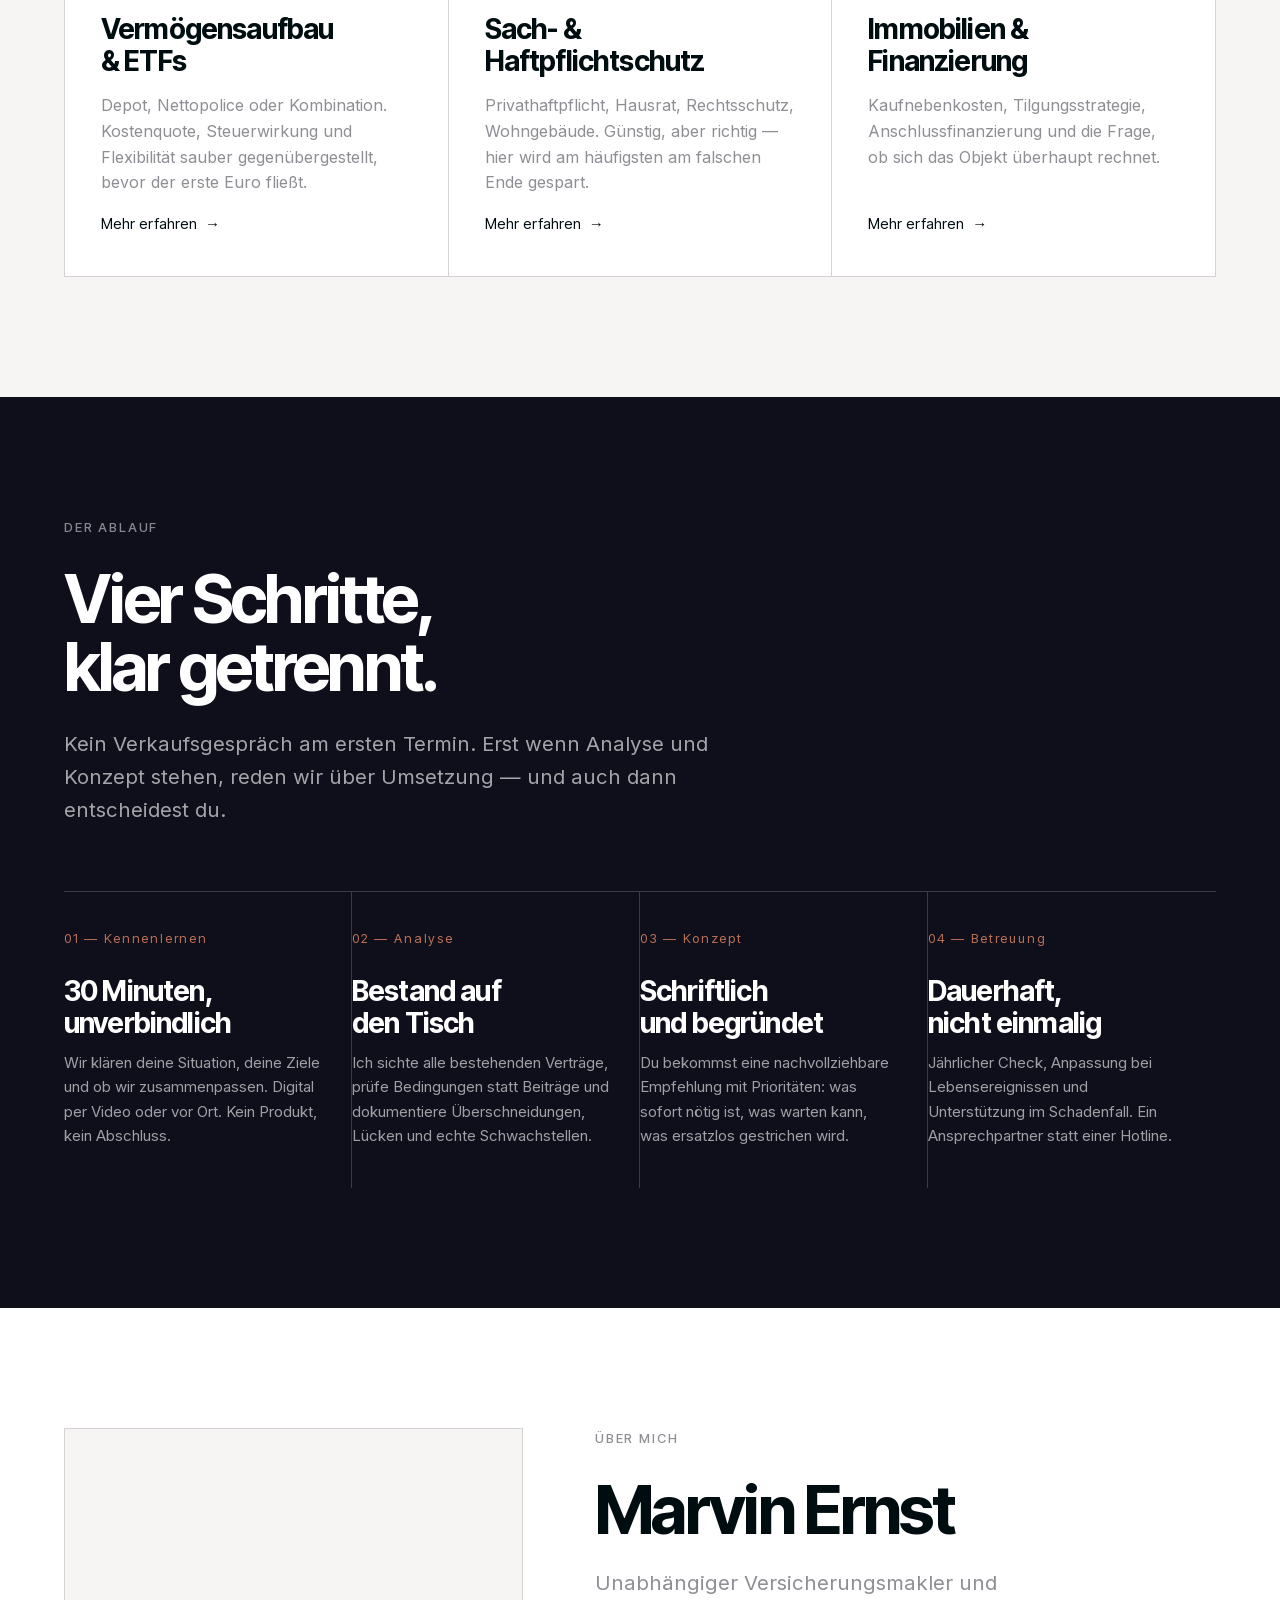
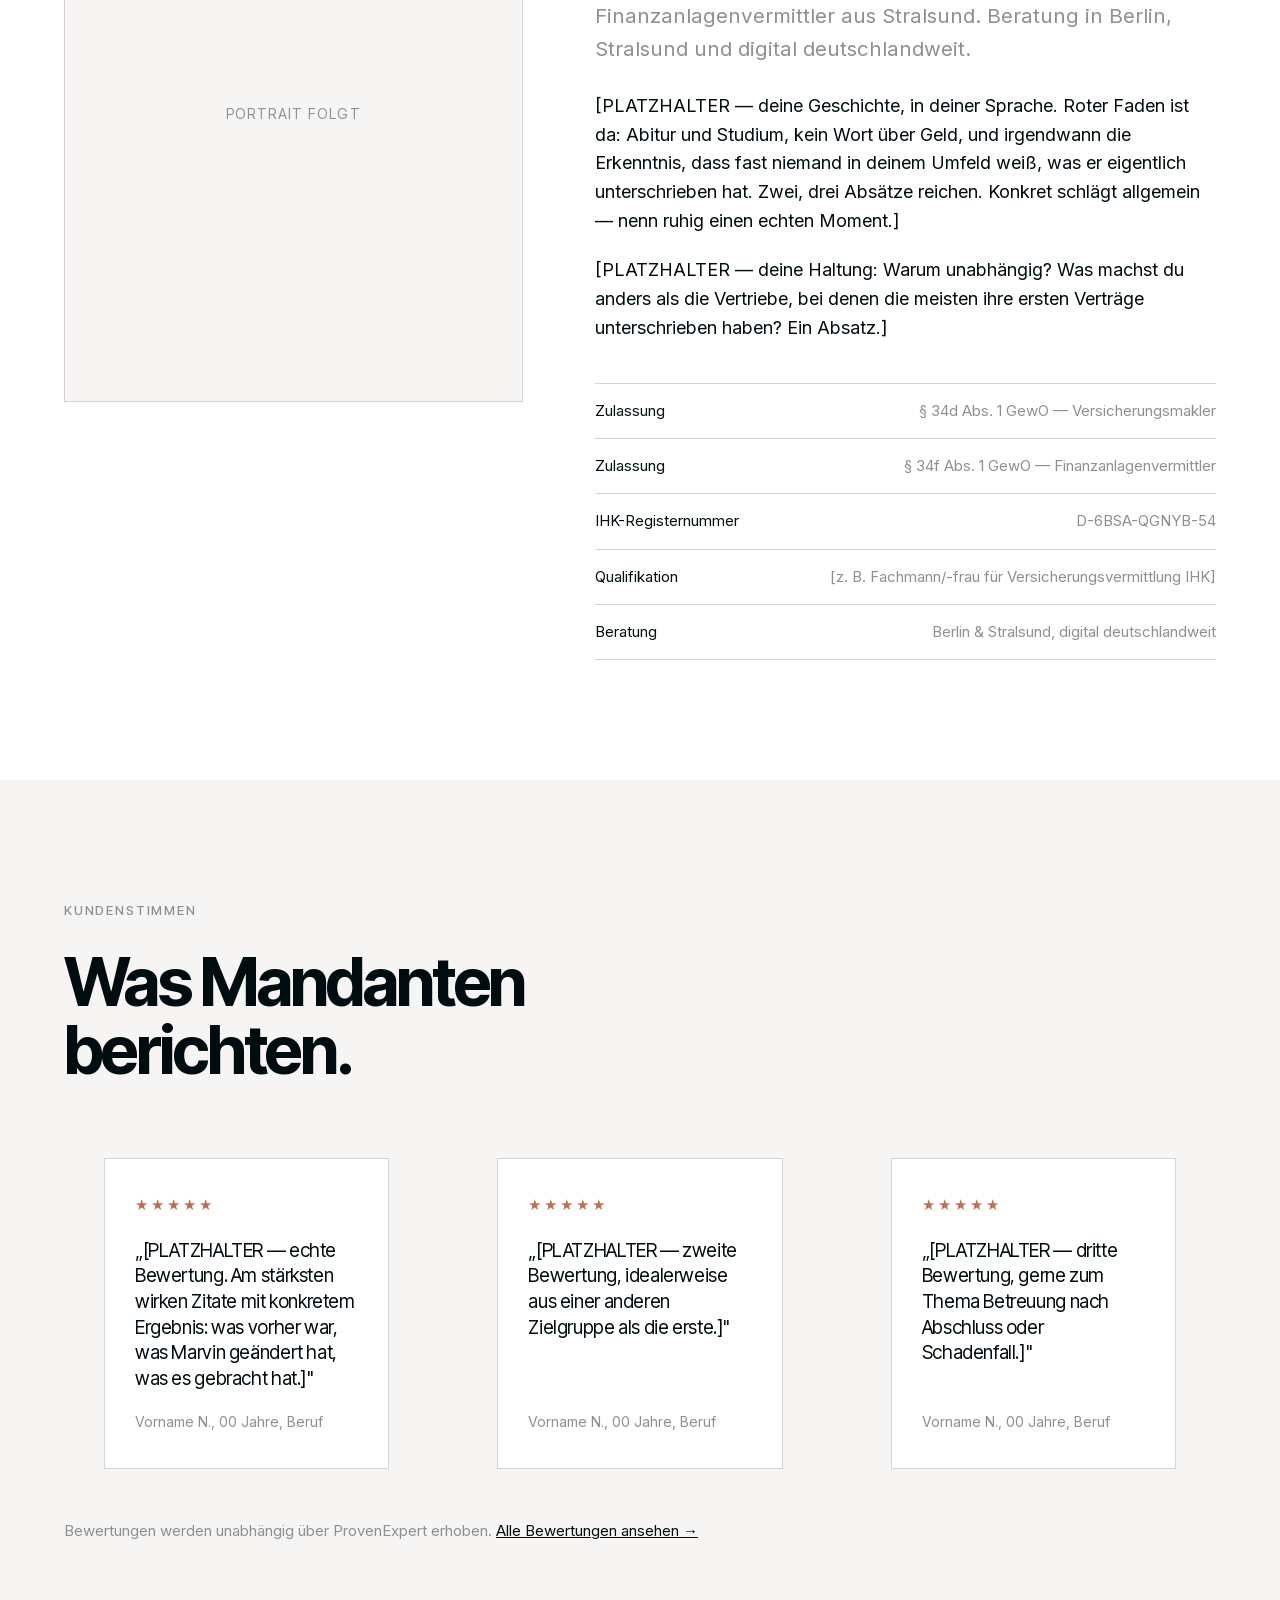
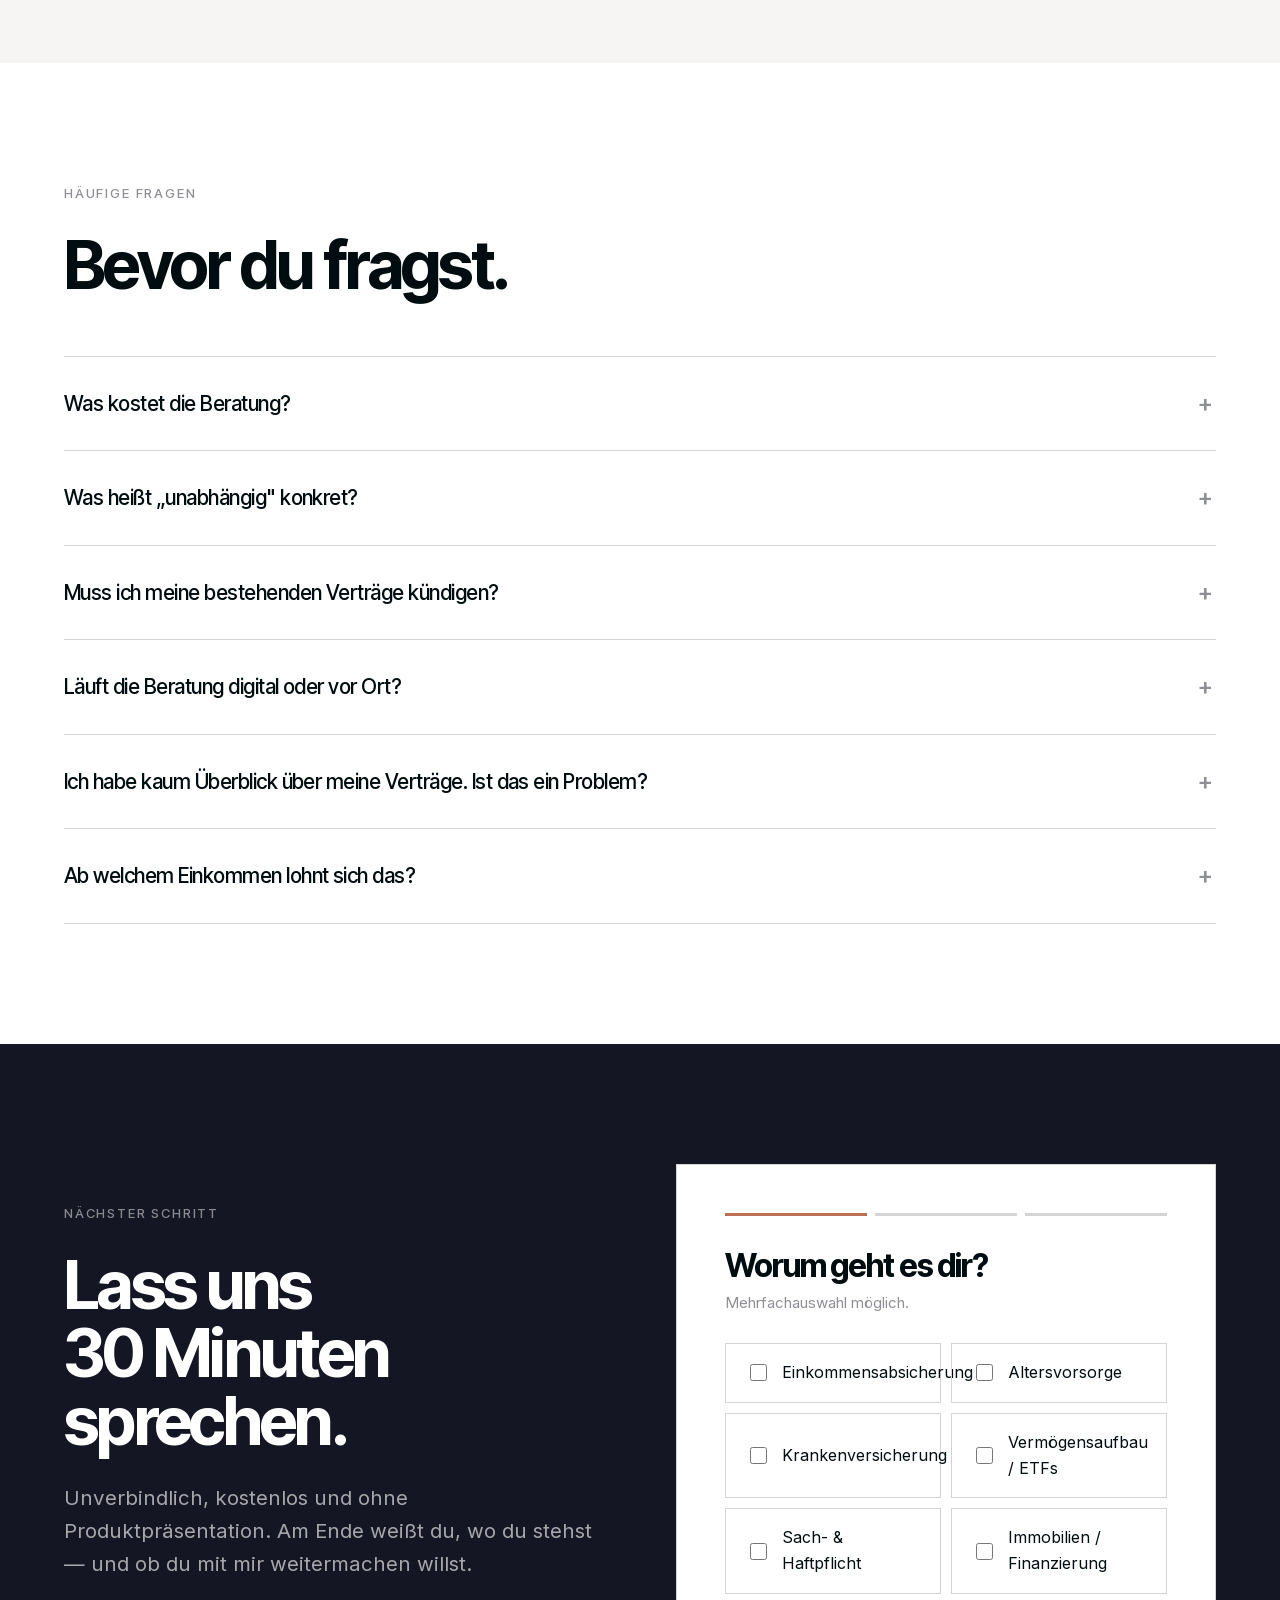
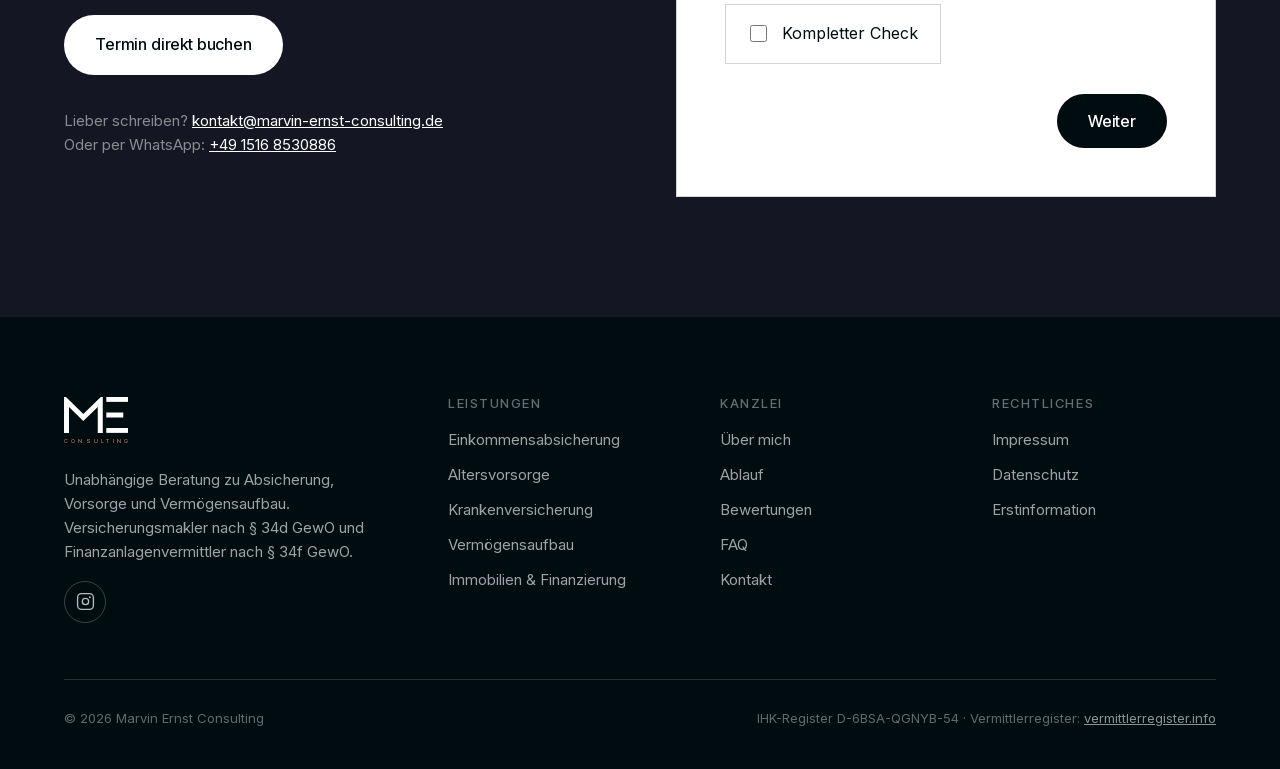
==== commit b10d8e67: "Logo aus dem Original vermessen und als SVG rekonstruiert - assets/img/logo-original.png als Quelle " ====
--- a/index.html
+++ b/index.html
@@ -10,7 +10,7 @@
 <meta property="og:title" content="Marvin Ernst Consulting — Unabhängige Finanz- und Versicherungsberatung">
 <meta property="og:description" content="Absicherung, Vorsorge und Vermögensaufbau. Unabhängig, transparent, digital.">
 <meta property="og:locale" content="de_DE">
-<link rel="icon" href="data:image/svg+xml,<svg xmlns='http://www.w3.org/2000/svg' viewBox='0 0 100 100'><rect width='100' height='100' fill='%23000d10'/><text y='72' x='50' text-anchor='middle' font-size='58' font-family='Helvetica' font-weight='bold' fill='%23fff'>M</text></svg>">
+<link rel="icon" href="data:image/svg+xml,<svg xmlns='http://www.w3.org/2000/svg' viewBox='0 0 400 400'><rect width='400' height='400' fill='%23000d10'/><path transform='translate(52,64)' fill='%23fff' d='M0 273V0h15l132 129L280 0h15v273h-38V76L147 183 38 76v197z'/></svg>">
 <link rel="preload" as="font" type="font/woff2" href="assets/fonts/InterTight-400-latin.woff2" crossorigin>
 <link rel="preload" as="font" type="font/woff2" href="assets/fonts/Inter-400-latin.woff2" crossorigin>
 <link rel="stylesheet" href="assets/css/style.css">
@@ -20,7 +20,7 @@
 <!-- ====================== HEADER ====================== -->
 <header class="site-header">
   <div class="wrap site-header__inner">
-    <a class="logo logo--lockup" href="index.html" aria-label="Marvin Ernst Consulting — Startseite"><svg class="logo__mark" viewBox="0 0 184 82" xmlns="http://www.w3.org/2000/svg" role="img" aria-hidden="true"><path d="M0 82V0h17l31 40L79 0h17v82H79V28L48 68 17 28v54z"/><rect x="102" y="0" width="72" height="17"/><rect x="102" y="33.5" width="52" height="17"/><rect x="102" y="65" width="72" height="17"/></svg><span class="logo__name">Marvin Ernst <span>Consulting</span></span></a>
+    <a class="logo logo--lockup" href="index.html" aria-label="Marvin Ernst Consulting — Startseite"><svg class="logo__mark" viewBox="0 0 488 273" xmlns="http://www.w3.org/2000/svg" aria-hidden="true"><path d="M0 273V0h15l132 129L280 0h15v273h-38V76L147 183 38 76v197z"/><rect x="322" y="0" width="166" height="37"/><rect x="322" y="118" width="129" height="38"/><rect x="322" y="236" width="166" height="37"/></svg><span class="logo__name">Marvin Ernst <span>Consulting</span></span></a>
 
     <nav class="nav" id="nav" aria-label="Hauptnavigation">
       <a href="#leistungen">Leistungen</a>
@@ -465,16 +465,17 @@
     <div class="footer__grid">
       <div class="footer__brand">
         <a class="logo logo--light logo--footer" href="index.html" aria-label="Marvin Ernst Consulting — Startseite">
-      <svg viewBox="0 0 250 104" xmlns="http://www.w3.org/2000/svg" role="img">
+      <svg viewBox="0 0 488 350" xmlns="http://www.w3.org/2000/svg" role="img">
         <title>ME Consulting</title>
         <g class="mark">
-          <path d="M10 92V10h17l31 40 31-40h17v82H89V38L58 78 27 38v54z"/>
-          <rect x="112" y="10" width="72" height="17"/>
-          <rect x="112" y="43.5" width="52" height="17"/>
-          <rect x="112" y="75" width="72" height="17"/>
+          <path d="M0 273V0h15l132 129L280 0h15v273h-38V76L147 183 38 76v197z"/>
+          <rect x="322" y="0" width="166" height="37"/>
+          <rect x="322" y="118" width="129" height="38"/>
+          <rect x="322" y="236" width="166" height="37"/>
         </g>
-        <text class="word" x="10" y="102" font-family="Inter Tight, Helvetica, Arial, sans-serif"
-              font-size="15" font-weight="500" letter-spacing="5.6">CONSULTING</text>
+        <text class="word" x="0" y="349" textLength="488" lengthAdjust="spacing"
+              font-family="Inter Tight, Helvetica, Arial, sans-serif"
+              font-size="41" font-weight="500">CONSULTING</text>
       </svg>
     </a>
         <p>Unabhängige Beratung zu Absicherung, Vorsorge und Vermögensaufbau. Versicherungsmakler nach §&nbsp;34d GewO und Finanzanlagenvermittler nach §&nbsp;34f GewO.</p>
